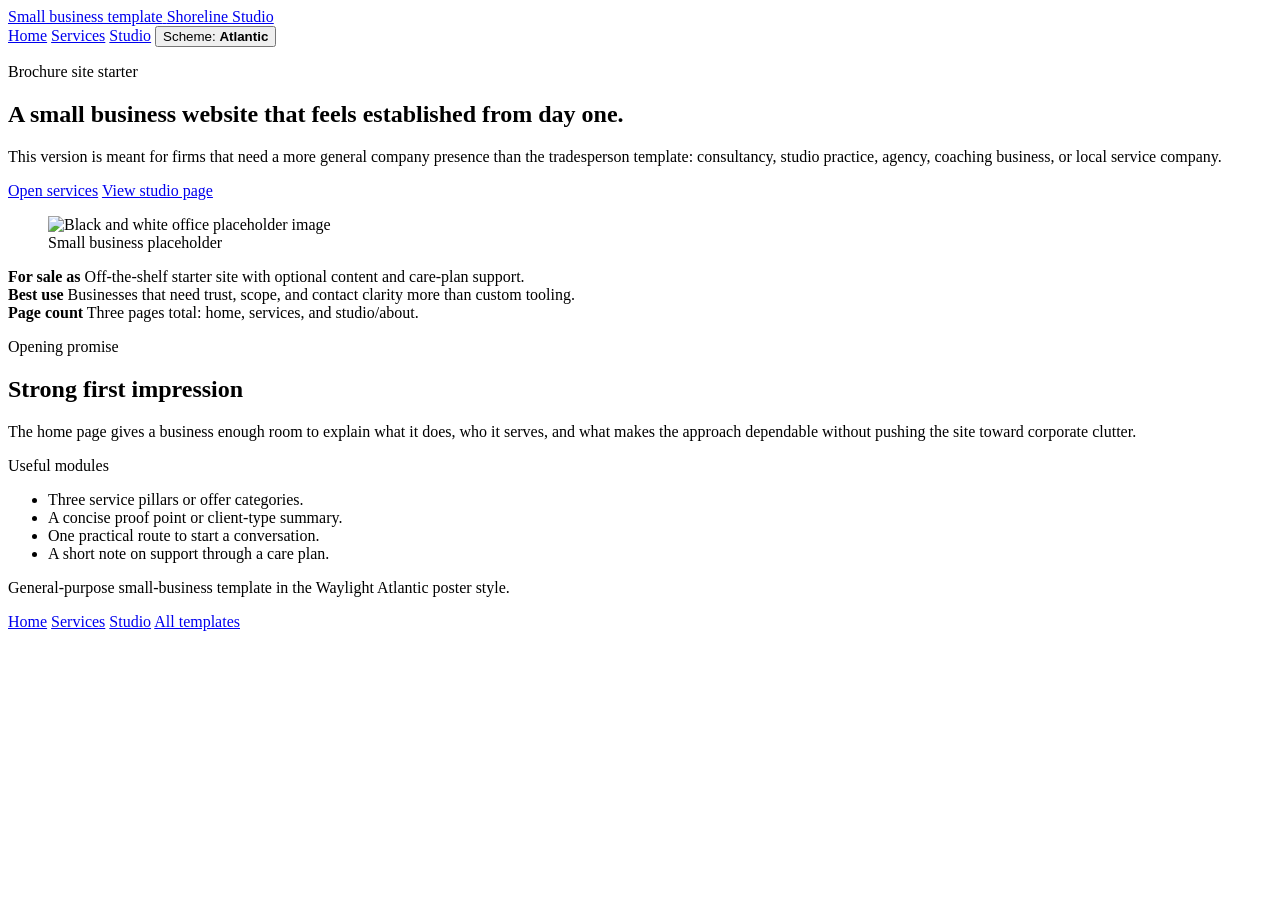
==== index.html @ 8efc7a4f "Initial commit" ====
<!doctype html>
<html lang="en-GB">
<head>
  <meta charset="utf-8">
  <meta name="viewport" content="width=device-width, initial-scale=1">
  <title>Shoreline Studio</title>
  <meta name="description" content="Waylight Atlantic small business template with home, services, and studio pages.">
  <link rel="preconnect" href="https://fonts.googleapis.com">
  <link rel="preconnect" href="https://fonts.gstatic.com" crossorigin>
  <link href="https://fonts.googleapis.com/css2?family=Fraunces:opsz,wght@9..144,400;9..144,500;9..144,600&family=Manrope:wght@400;500;600&display=swap" rel="stylesheet">
  <link rel="stylesheet" href="../shared/style.css">
  <script defer src="../shared/app.js"></script>
</head>
<body>
  <header class="site-header">
    <div class="site-shell site-header__inner">
      <a class="brand-mark" href="index.html">
        <span class="brand-mark__eyebrow">Small business template</span>
        <span class="brand-mark__name">Shoreline Studio</span>
      </a>
      <nav class="site-nav" aria-label="Primary">
        <a href="index.html" aria-current="page">Home</a>
        <a href="services.html">Services</a>
        <a href="studio.html">Studio</a>
        <button class="theme-toggle" type="button" data-theme-toggle>Scheme: <strong data-theme-label>Atlantic</strong></button>
      </nav>
    </div>
  </header>

  <main class="site-shell">
    <section class="poster-hero">
      <div class="poster-hero__frame">
        <div class="poster-copy">
          <p class="eyebrow">Brochure site starter</p>
          <h1>A small business website that feels established from day one.</h1>
          <p>This version is meant for firms that need a more general company presence than the tradesperson template: consultancy, studio practice, agency, coaching business, or local service company.</p>
          <div class="poster-actions">
            <a class="button-link button-link--primary" href="services.html">Open services</a>
            <a class="button-link button-link--secondary" href="studio.html">View studio page</a>
          </div>
        </div>
        <figure class="poster-media">
          <img src="https://images.unsplash.com/photo-1715593949345-50d3304cff4b?auto=format&fit=crop&w=1600&q=80" alt="Black and white office placeholder image">
          <figcaption class="poster-media__caption">Small business placeholder</figcaption>
        </figure>
      </div>

      <div class="info-banner">
        <div class="info-banner__item">
          <strong>For sale as</strong>
          Off-the-shelf starter site with optional content and care-plan support.
        </div>
        <div class="info-banner__item">
          <strong>Best use</strong>
          Businesses that need trust, scope, and contact clarity more than custom tooling.
        </div>
        <div class="info-banner__item">
          <strong>Page count</strong>
          Three pages total: home, services, and studio/about.
        </div>
      </div>
    </section>

    <section class="page-section">
      <div class="section-grid">
        <article class="section-card">
          <p class="eyebrow">Opening promise</p>
          <h2>Strong first impression</h2>
          <p>The home page gives a business enough room to explain what it does, who it serves, and what makes the approach dependable without pushing the site toward corporate clutter.</p>
        </article>
        <article class="section-card">
          <p class="eyebrow">Useful modules</p>
          <ul>
            <li>Three service pillars or offer categories.</li>
            <li>A concise proof point or client-type summary.</li>
            <li>One practical route to start a conversation.</li>
            <li>A short note on support through a care plan.</li>
          </ul>
        </article>
      </div>
    </section>
  </main>

  <footer class="site-footer">
    <div class="site-shell site-footer__panel">
      <p class="template-note">General-purpose small-business template in the Waylight Atlantic poster style.</p>
      <div class="footer-links">
        <a href="index.html">Home</a>
        <a href="services.html">Services</a>
        <a href="studio.html">Studio</a>
        <a href="../index.html">All templates</a>
      </div>
    </div>
  </footer>
</body>
</html>
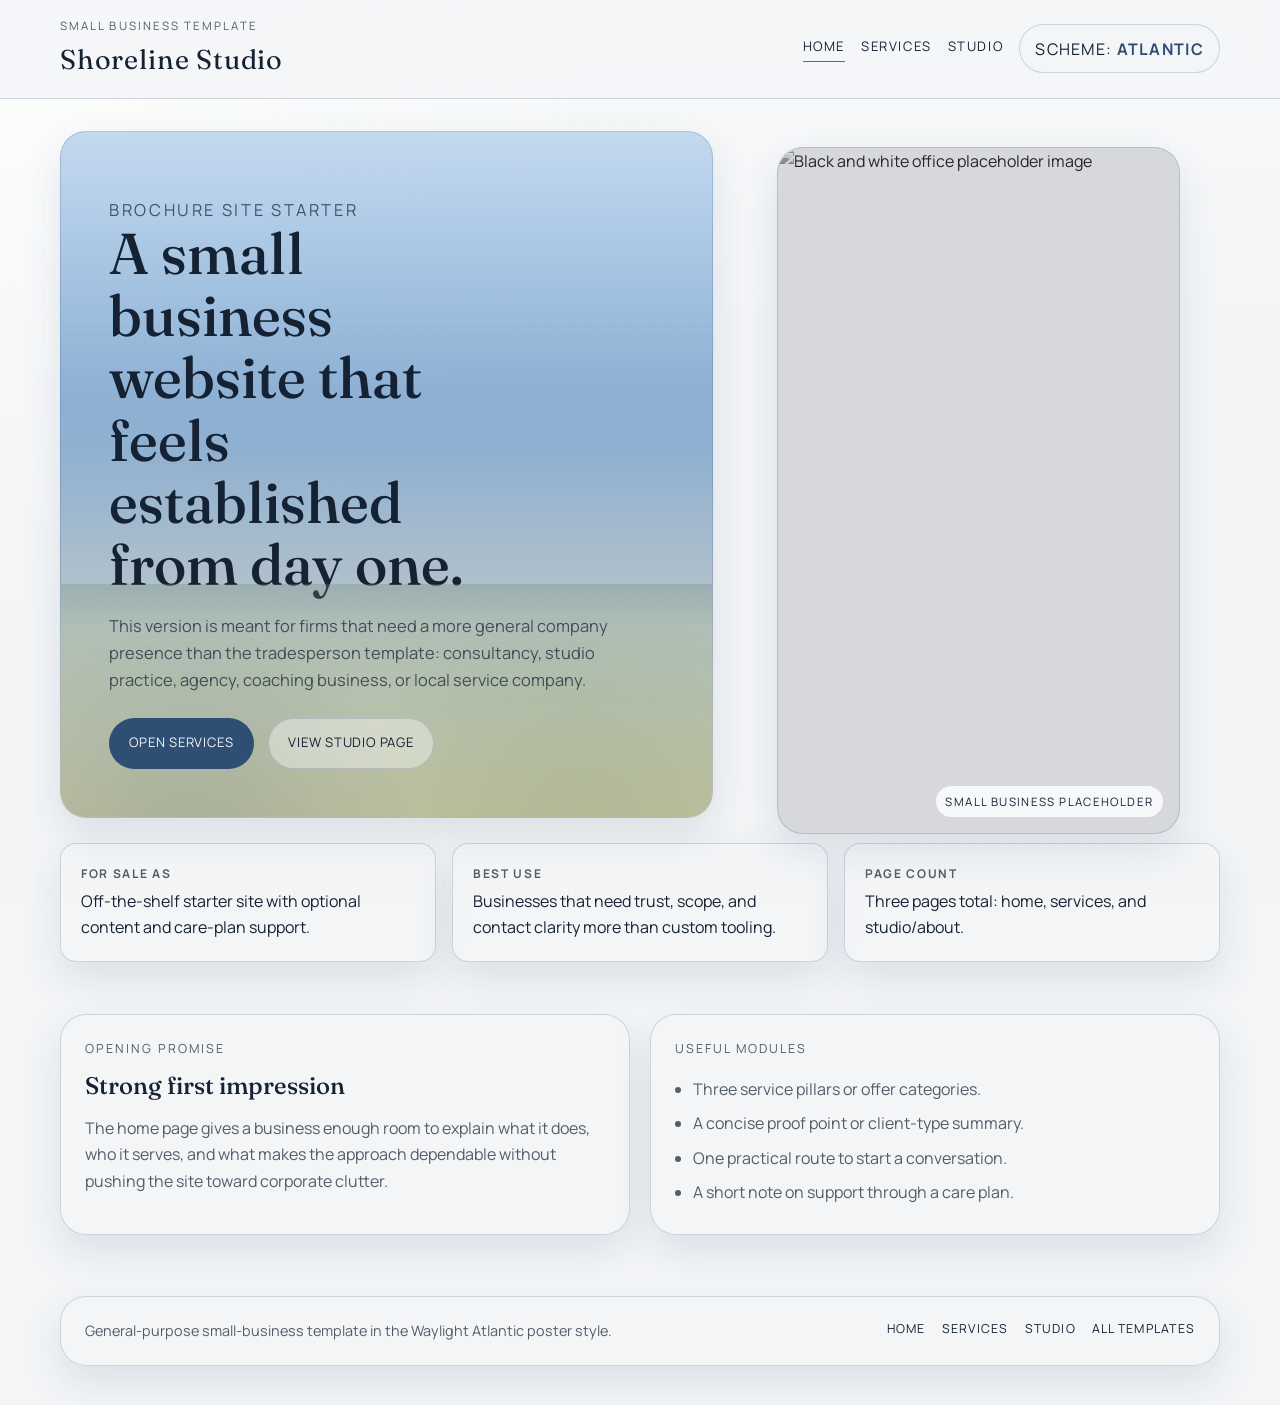
==== commit 9227c759: "Vendor shared assets for GitHub Pages" ====
--- a/index.html
+++ b/index.html
@@ -8,8 +8,8 @@
   <link rel="preconnect" href="https://fonts.googleapis.com">
   <link rel="preconnect" href="https://fonts.gstatic.com" crossorigin>
   <link href="https://fonts.googleapis.com/css2?family=Fraunces:opsz,wght@9..144,400;9..144,500;9..144,600&family=Manrope:wght@400;500;600&display=swap" rel="stylesheet">
-  <link rel="stylesheet" href="../shared/style.css">
-  <script defer src="../shared/app.js"></script>
+  <link rel="stylesheet" href="assets/style.css">
+  <script defer src="assets/app.js"></script>
 </head>
 <body>
   <header class="site-header">
--- a/assets/style.css
+++ b/assets/style.css
@@ -0,0 +1,558 @@
+:root {
+  --sky-blue: #6fa3d9;
+  --atlantic-blue: #3e6fa6;
+  --sea-blue: #5e8fbf;
+  --cliff-grey: #8c97a1;
+  --sand-cream: #e6d7b5;
+  --heather-green: #6c8b5c;
+  --grass-green: #8faf7a;
+  --cloud-white: #f3f5f7;
+  --shadow-blue: #2f4e73;
+  --ink-dark: #152233;
+  --border-soft: rgba(47, 78, 115, 0.2);
+  --grain-a: rgba(255, 255, 255, 0.12);
+  --grain-b: rgba(21, 34, 51, 0.05);
+  --scheme-name: "Atlantic";
+  --page-bg: var(--cloud-white);
+  --surface: rgba(243, 245, 247, 0.84);
+  --surface-strong: rgba(243, 245, 247, 0.94);
+  --text: var(--ink-dark);
+  --muted: rgba(21, 34, 51, 0.72);
+  --hero-sky: linear-gradient(180deg, rgba(111, 163, 217, 0.82), rgba(95, 143, 191, 0.68) 46%, rgba(230, 215, 181, 0.82));
+  --hero-ground: linear-gradient(180deg, rgba(143, 175, 122, 0.2), rgba(108, 139, 92, 0.32));
+  --accent: var(--atlantic-blue);
+  --accent-strong: var(--shadow-blue);
+  --accent-soft: rgba(62, 111, 166, 0.18);
+  --button-text: var(--cloud-white);
+  --card-shadow: 0 16px 38px rgba(47, 78, 115, 0.12);
+  --radius: 26px;
+  --radius-sm: 16px;
+  --max-width: 1160px;
+  --serif: "Fraunces", "Times New Roman", serif;
+  --sans: "Manrope", "Segoe UI", sans-serif;
+}
+
+:root[data-theme="heather"] {
+  --scheme-name: "Heather";
+  --page-bg: #eef2ec;
+  --surface: rgba(243, 245, 247, 0.82);
+  --surface-strong: rgba(250, 250, 247, 0.94);
+  --text: #1a2d20;
+  --muted: rgba(26, 45, 32, 0.72);
+  --hero-sky: linear-gradient(180deg, rgba(140, 151, 161, 0.78), rgba(143, 175, 122, 0.62) 44%, rgba(230, 215, 181, 0.86));
+  --hero-ground: linear-gradient(180deg, rgba(108, 139, 92, 0.18), rgba(108, 139, 92, 0.36));
+  --accent: var(--heather-green);
+  --accent-strong: #41593a;
+  --accent-soft: rgba(108, 139, 92, 0.18);
+  --button-text: var(--cloud-white);
+  --card-shadow: 0 16px 38px rgba(65, 89, 58, 0.12);
+}
+
+:root[data-theme="sand"] {
+  --scheme-name: "Sand";
+  --page-bg: #f4efe4;
+  --surface: rgba(255, 251, 245, 0.84);
+  --surface-strong: rgba(255, 252, 247, 0.96);
+  --text: #2a2b31;
+  --muted: rgba(42, 43, 49, 0.72);
+  --hero-sky: linear-gradient(180deg, rgba(230, 215, 181, 0.84), rgba(140, 151, 161, 0.54) 42%, rgba(95, 143, 191, 0.58));
+  --hero-ground: linear-gradient(180deg, rgba(143, 175, 122, 0.14), rgba(62, 111, 166, 0.18));
+  --accent: #8b6e43;
+  --accent-strong: #5b4931;
+  --accent-soft: rgba(230, 215, 181, 0.58);
+  --button-text: #fffaf3;
+  --card-shadow: 0 16px 38px rgba(91, 73, 49, 0.12);
+}
+
+* {
+  box-sizing: border-box;
+}
+
+html {
+  scroll-behavior: smooth;
+}
+
+body {
+  margin: 0;
+  min-height: 100vh;
+  background:
+    radial-gradient(circle at top left, rgba(255, 255, 255, 0.7), transparent 34%),
+    linear-gradient(180deg, rgba(255, 255, 255, 0.5), transparent 24%),
+    var(--page-bg);
+  color: var(--text);
+  font-family: var(--sans);
+  line-height: 1.65;
+  position: relative;
+}
+
+body::before {
+  content: "";
+  position: fixed;
+  inset: 0;
+  pointer-events: none;
+  background-image:
+    linear-gradient(0deg, transparent 0 92%, var(--grain-a) 92% 100%),
+    linear-gradient(90deg, transparent 0 88%, var(--grain-b) 88% 100%);
+  background-size: 4px 4px, 5px 5px;
+  mix-blend-mode: multiply;
+  opacity: 0.22;
+}
+
+img {
+  display: block;
+  width: 100%;
+  max-width: 100%;
+  height: auto;
+}
+
+a {
+  color: inherit;
+}
+
+.site-shell {
+  width: min(var(--max-width), calc(100% - 2rem));
+  margin: 0 auto;
+}
+
+.site-header {
+  position: sticky;
+  top: 0;
+  z-index: 20;
+  backdrop-filter: blur(16px);
+  background: rgba(243, 245, 247, 0.75);
+  border-bottom: 1px solid var(--border-soft);
+}
+
+.site-header__inner {
+  display: flex;
+  align-items: center;
+  justify-content: space-between;
+  gap: 1rem;
+  padding: 1rem 0;
+}
+
+.brand-mark {
+  display: inline-flex;
+  flex-direction: column;
+  gap: 0.12rem;
+  text-decoration: none;
+}
+
+.brand-mark__eyebrow {
+  font-size: 0.72rem;
+  letter-spacing: 0.18em;
+  text-transform: uppercase;
+  color: var(--muted);
+}
+
+.brand-mark__name {
+  font-family: var(--serif);
+  font-size: clamp(1.2rem, 1rem + 0.9vw, 1.7rem);
+  letter-spacing: 0.03em;
+}
+
+.site-nav {
+  display: flex;
+  flex-wrap: wrap;
+  align-items: center;
+  justify-content: flex-end;
+  gap: 0.45rem 1rem;
+}
+
+.site-nav a,
+.site-nav button {
+  font: inherit;
+  color: var(--text);
+}
+
+.site-nav a {
+  text-decoration: none;
+  font-size: 0.82rem;
+  letter-spacing: 0.12em;
+  text-transform: uppercase;
+  padding-bottom: 0.2rem;
+  border-bottom: 1px solid transparent;
+}
+
+.site-nav a:hover,
+.site-nav a:focus-visible,
+.site-nav a[aria-current="page"] {
+  border-color: var(--accent);
+}
+
+.theme-toggle {
+  border: 1px solid var(--border-soft);
+  border-radius: 999px;
+  padding: 0.65rem 0.95rem;
+  background: var(--surface-strong);
+  cursor: pointer;
+  text-transform: uppercase;
+  letter-spacing: 0.08em;
+  font-size: 0.76rem;
+}
+
+.theme-toggle strong {
+  color: var(--accent-strong);
+}
+
+.poster-hero {
+  padding: 2rem 0 1.4rem;
+}
+
+.poster-hero__frame {
+  display: grid;
+  grid-template-columns: minmax(0, 1.15fr) minmax(300px, 0.85fr);
+  gap: 1.5rem;
+  align-items: stretch;
+}
+
+.poster-copy,
+.poster-media,
+.section-card,
+.quote-band,
+.site-footer__panel {
+  position: relative;
+  overflow: hidden;
+  border: 1px solid var(--border-soft);
+  box-shadow: var(--card-shadow);
+}
+
+.poster-copy {
+  padding: clamp(2rem, 1.4rem + 2vw, 3.4rem);
+  background:
+    linear-gradient(180deg, rgba(255, 255, 255, 0.5), transparent 38%),
+    var(--hero-sky);
+  border-radius: var(--radius);
+}
+
+.poster-copy::after {
+  content: "";
+  position: absolute;
+  left: 0;
+  right: 0;
+  bottom: 0;
+  height: 34%;
+  background:
+    radial-gradient(circle at 20% 120%, rgba(47, 78, 115, 0.18), transparent 40%),
+    radial-gradient(circle at 80% 120%, rgba(108, 139, 92, 0.2), transparent 44%),
+    linear-gradient(180deg, rgba(47, 78, 115, 0.12), transparent 18%),
+    var(--hero-ground);
+}
+
+.eyebrow {
+  margin: 0 0 0.8rem;
+  font-size: 0.78rem;
+  letter-spacing: 0.16em;
+  text-transform: uppercase;
+  color: var(--muted);
+}
+
+.poster-copy h1,
+.poster-copy h2,
+.section-card h2,
+.section-card h3,
+.quote-band blockquote,
+.info-banner h2 {
+  margin: 0;
+  font-family: var(--serif);
+  font-weight: 500;
+  line-height: 1.08;
+}
+
+.poster-copy h1 {
+  font-size: clamp(2.4rem, 2rem + 2vw, 4.6rem);
+  max-width: 11ch;
+}
+
+.poster-copy p {
+  position: relative;
+  z-index: 1;
+  max-width: 34rem;
+  margin: 1rem 0 0;
+  color: var(--muted);
+  font-size: 1.03rem;
+}
+
+.poster-actions {
+  position: relative;
+  z-index: 1;
+  display: flex;
+  flex-wrap: wrap;
+  gap: 0.9rem;
+  margin-top: 1.5rem;
+}
+
+.button-link {
+  display: inline-flex;
+  align-items: center;
+  justify-content: center;
+  min-height: 2.9rem;
+  padding: 0.85rem 1.2rem;
+  border-radius: 999px;
+  border: 1px solid transparent;
+  text-decoration: none;
+  letter-spacing: 0.06em;
+  text-transform: uppercase;
+  font-size: 0.82rem;
+}
+
+.button-link--primary {
+  background: var(--accent-strong);
+  color: var(--button-text);
+}
+
+.button-link--secondary {
+  background: rgba(255, 255, 255, 0.38);
+  color: var(--text);
+  border-color: var(--border-soft);
+}
+
+.poster-media {
+  min-height: 100%;
+  border-radius: var(--radius);
+  background: #d6d8dc;
+}
+
+.poster-media img {
+  height: 100%;
+  object-fit: cover;
+  filter: grayscale(100%) contrast(0.92) brightness(0.96);
+}
+
+.poster-media__caption {
+  position: absolute;
+  right: 1rem;
+  bottom: 1rem;
+  padding: 0.35rem 0.6rem;
+  border-radius: 999px;
+  background: rgba(255, 255, 255, 0.82);
+  font-size: 0.72rem;
+  letter-spacing: 0.12em;
+  text-transform: uppercase;
+}
+
+.info-banner {
+  display: grid;
+  grid-template-columns: repeat(3, minmax(0, 1fr));
+  gap: 1rem;
+  margin: 1.6rem auto 0;
+}
+
+.info-banner__item {
+  padding: 1.25rem;
+  border-radius: var(--radius-sm);
+  border: 1px solid var(--border-soft);
+  background: var(--surface);
+  box-shadow: var(--card-shadow);
+}
+
+.info-banner__item strong {
+  display: block;
+  margin-bottom: 0.25rem;
+  font-size: 0.75rem;
+  letter-spacing: 0.14em;
+  text-transform: uppercase;
+  color: var(--muted);
+}
+
+.section-grid {
+  display: grid;
+  grid-template-columns: repeat(2, minmax(0, 1fr));
+  gap: 1.25rem;
+  margin: 1.5rem 0;
+}
+
+.section-card {
+  padding: 1.5rem;
+  border-radius: var(--radius);
+  background: var(--surface);
+}
+
+.section-card p,
+.section-card li {
+  color: var(--muted);
+}
+
+.section-card ul {
+  margin: 1rem 0 0;
+  padding-left: 1.15rem;
+}
+
+.section-card li + li {
+  margin-top: 0.5rem;
+}
+
+.quote-band {
+  margin: 1.5rem 0;
+  padding: 2rem;
+  border-radius: var(--radius);
+  background:
+    linear-gradient(135deg, rgba(255, 255, 255, 0.5), transparent 65%),
+    linear-gradient(180deg, var(--accent-soft), rgba(255, 255, 255, 0.6));
+}
+
+.quote-band blockquote {
+  font-size: clamp(1.4rem, 1.2rem + 1vw, 2.1rem);
+  max-width: 24ch;
+}
+
+.quote-band p {
+  margin: 0.9rem 0 0;
+  color: var(--muted);
+  text-transform: uppercase;
+  letter-spacing: 0.12em;
+  font-size: 0.76rem;
+}
+
+.page-section {
+  padding: 0.4rem 0 1.1rem;
+}
+
+.site-footer {
+  padding: 1.2rem 0 2.4rem;
+}
+
+.site-footer__panel {
+  display: flex;
+  flex-wrap: wrap;
+  justify-content: space-between;
+  gap: 1rem;
+  padding: 1.4rem 1.5rem;
+  border-radius: var(--radius);
+  background: var(--surface-strong);
+}
+
+.site-footer__panel p {
+  margin: 0;
+  color: var(--muted);
+}
+
+.footer-links {
+  display: flex;
+  flex-wrap: wrap;
+  gap: 0.9rem 1rem;
+}
+
+.footer-links a {
+  text-decoration: none;
+  text-transform: uppercase;
+  letter-spacing: 0.1em;
+  font-size: 0.77rem;
+}
+
+.template-note {
+  margin: 0;
+  color: var(--muted);
+  font-size: 0.9rem;
+}
+
+.stack {
+  display: grid;
+  gap: 1rem;
+}
+
+.poster-table {
+  width: 100%;
+  border-collapse: collapse;
+  margin-top: 1rem;
+}
+
+.poster-table th,
+.poster-table td {
+  padding: 0.9rem 0;
+  border-bottom: 1px solid var(--border-soft);
+  text-align: left;
+  vertical-align: top;
+}
+
+.poster-table th {
+  font-size: 0.74rem;
+  letter-spacing: 0.12em;
+  text-transform: uppercase;
+  color: var(--muted);
+}
+
+.split-feature {
+  display: grid;
+  grid-template-columns: minmax(280px, 0.95fr) minmax(0, 1.05fr);
+  gap: 1.25rem;
+  align-items: stretch;
+}
+
+.mini-poster {
+  border-radius: var(--radius);
+  overflow: hidden;
+  border: 1px solid var(--border-soft);
+  box-shadow: var(--card-shadow);
+  min-height: 18rem;
+}
+
+.mini-poster img {
+  height: 100%;
+  object-fit: cover;
+  filter: grayscale(100%) contrast(0.95) brightness(0.94);
+}
+
+.muted-link {
+  color: var(--accent-strong);
+  text-underline-offset: 0.18em;
+}
+
+.sr-only {
+  position: absolute;
+  width: 1px;
+  height: 1px;
+  padding: 0;
+  margin: -1px;
+  overflow: hidden;
+  clip: rect(0, 0, 0, 0);
+  border: 0;
+}
+
+@media (max-width: 900px) {
+  .site-header__inner,
+  .poster-hero__frame,
+  .info-banner,
+  .section-grid,
+  .split-feature {
+    grid-template-columns: 1fr;
+    display: grid;
+  }
+
+  .site-header__inner {
+    justify-content: stretch;
+  }
+
+  .site-nav {
+    justify-content: flex-start;
+  }
+}
+
+@media (max-width: 640px) {
+  .site-shell {
+    width: min(var(--max-width), calc(100% - 1.2rem));
+  }
+
+  .site-header__inner {
+    padding: 0.85rem 0;
+  }
+
+  .poster-copy,
+  .section-card,
+  .quote-band,
+  .site-footer__panel {
+    border-radius: 22px;
+  }
+
+  .poster-copy h1 {
+    max-width: 9ch;
+  }
+
+  .poster-actions {
+    flex-direction: column;
+  }
+
+  .button-link {
+    width: 100%;
+  }
+}
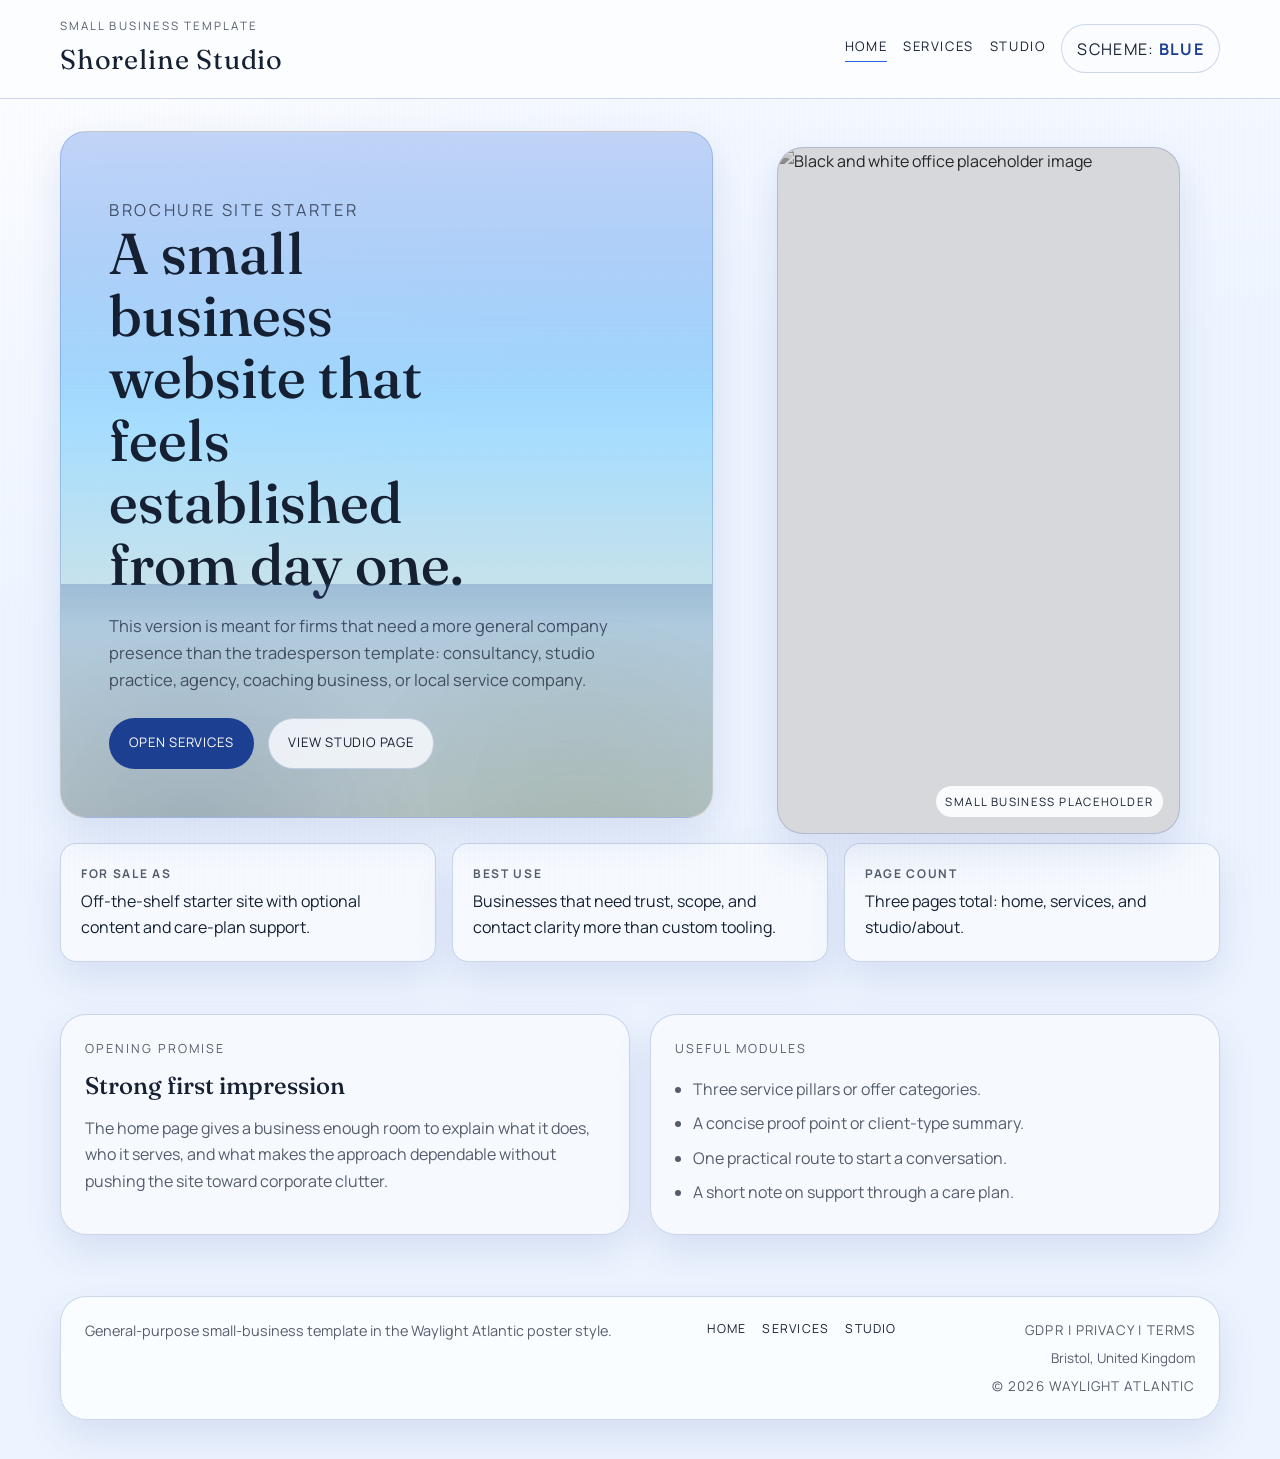
==== commit 0ab130ab: "Update small business template footer and theme options" ====
--- a/index.html
+++ b/index.html
@@ -22,7 +22,7 @@
         <a href="index.html" aria-current="page">Home</a>
         <a href="services.html">Services</a>
         <a href="studio.html">Studio</a>
-        <button class="theme-toggle" type="button" data-theme-toggle>Scheme: <strong data-theme-label>Atlantic</strong></button>
+        <button class="theme-toggle" type="button" data-theme-toggle>Scheme: <strong data-theme-label>Blue</strong></button>
       </nav>
     </div>
   </header>
@@ -88,7 +88,11 @@
         <a href="index.html">Home</a>
         <a href="services.html">Services</a>
         <a href="studio.html">Studio</a>
-        <a href="../index.html">All templates</a>
+      </div>
+      <div class="template-legal">
+        <p class="template-legal-links"><a href="https://www.waylight-atlantic.co.uk/gdpr.html">GDPR</a> | <a href="https://www.waylight-atlantic.co.uk/privacy.html">Privacy</a> | <a href="https://www.waylight-atlantic.co.uk/terms.html">Terms</a></p>
+        <p class="template-legal-location">Bristol, United Kingdom</p>
+        <p class="template-legal-copyright">&#169; 2026 Waylight Atlantic</p>
       </div>
     </div>
   </footer>
--- a/assets/style.css
+++ b/assets/style.css
@@ -1,30 +1,22 @@
 :root {
-  --sky-blue: #6fa3d9;
-  --atlantic-blue: #3e6fa6;
-  --sea-blue: #5e8fbf;
-  --cliff-grey: #8c97a1;
-  --sand-cream: #e6d7b5;
-  --heather-green: #6c8b5c;
-  --grass-green: #8faf7a;
-  --cloud-white: #f3f5f7;
-  --shadow-blue: #2f4e73;
-  --ink-dark: #152233;
-  --border-soft: rgba(47, 78, 115, 0.2);
+  --border-soft: rgba(29, 63, 145, 0.2);
   --grain-a: rgba(255, 255, 255, 0.12);
   --grain-b: rgba(21, 34, 51, 0.05);
-  --scheme-name: "Atlantic";
-  --page-bg: var(--cloud-white);
-  --surface: rgba(243, 245, 247, 0.84);
-  --surface-strong: rgba(243, 245, 247, 0.94);
-  --text: var(--ink-dark);
-  --muted: rgba(21, 34, 51, 0.72);
-  --hero-sky: linear-gradient(180deg, rgba(111, 163, 217, 0.82), rgba(95, 143, 191, 0.68) 46%, rgba(230, 215, 181, 0.82));
-  --hero-ground: linear-gradient(180deg, rgba(143, 175, 122, 0.2), rgba(108, 139, 92, 0.32));
-  --accent: var(--atlantic-blue);
-  --accent-strong: var(--shadow-blue);
-  --accent-soft: rgba(62, 111, 166, 0.18);
-  --button-text: var(--cloud-white);
-  --card-shadow: 0 16px 38px rgba(47, 78, 115, 0.12);
+  --scheme-name: "Blue";
+  --page-bg: #edf4ff;
+  --surface: rgba(248, 251, 255, 0.84);
+  --surface-strong: rgba(251, 253, 255, 0.94);
+  --text: #162033;
+  --muted: rgba(22, 32, 51, 0.72);
+  --hero-sky: linear-gradient(180deg, rgba(97, 145, 235, 0.78), rgba(111, 203, 255, 0.58) 42%, rgba(247, 231, 198, 0.82));
+  --hero-ground: linear-gradient(180deg, rgba(41, 84, 181, 0.16), rgba(33, 103, 176, 0.3));
+  --accent: #2563eb;
+  --accent-strong: #1d3f91;
+  --accent-soft: rgba(37, 99, 235, 0.16);
+  --button-text: #ffffff;
+  --card-shadow: 0 16px 38px rgba(29, 63, 145, 0.12);
+  --page-glow: rgba(255, 255, 255, 0.7);
+  --page-sheen: rgba(255, 255, 255, 0.5);
   --radius: 26px;
   --radius-sm: 16px;
   --max-width: 1160px;
@@ -32,31 +24,111 @@
   --sans: "Manrope", "Segoe UI", sans-serif;
 }
 
-:root[data-theme="heather"] {
-  --scheme-name: "Heather";
-  --page-bg: #eef2ec;
-  --surface: rgba(243, 245, 247, 0.82);
-  --surface-strong: rgba(250, 250, 247, 0.94);
-  --text: #1a2d20;
-  --muted: rgba(26, 45, 32, 0.72);
-  --hero-sky: linear-gradient(180deg, rgba(140, 151, 161, 0.78), rgba(143, 175, 122, 0.62) 44%, rgba(230, 215, 181, 0.86));
-  --hero-ground: linear-gradient(180deg, rgba(108, 139, 92, 0.18), rgba(108, 139, 92, 0.36));
-  --accent: var(--heather-green);
-  --accent-strong: #41593a;
-  --accent-soft: rgba(108, 139, 92, 0.18);
-  --button-text: var(--cloud-white);
-  --card-shadow: 0 16px 38px rgba(65, 89, 58, 0.12);
-}
-
-:root[data-theme="sand"] {
-  --scheme-name: "Sand";
+:root[data-theme="red"] {
+  --scheme-name: "Red";
+  --page-bg: #fbefee;
+  --surface: rgba(255, 249, 248, 0.86);
+  --surface-strong: rgba(255, 252, 251, 0.95);
+  --text: #341918;
+  --muted: rgba(52, 25, 24, 0.72);
+  --hero-sky: linear-gradient(180deg, rgba(214, 76, 63, 0.8), rgba(243, 143, 117, 0.56) 44%, rgba(248, 224, 178, 0.8));
+  --hero-ground: linear-gradient(180deg, rgba(150, 39, 34, 0.14), rgba(198, 61, 47, 0.28));
+  --accent: #c63d2f;
+  --accent-strong: #8f231e;
+  --accent-soft: rgba(198, 61, 47, 0.16);
+  --button-text: #ffffff;
+  --card-shadow: 0 16px 38px rgba(143, 35, 30, 0.12);
+}
+
+:root[data-theme="yellow"] {
+  --scheme-name: "Yellow";
+  --page-bg: #fdf7dd;
+  --surface: rgba(255, 252, 241, 0.86);
+  --surface-strong: rgba(255, 253, 245, 0.95);
+  --text: #34280b;
+  --muted: rgba(52, 40, 11, 0.72);
+  --hero-sky: linear-gradient(180deg, rgba(247, 204, 70, 0.84), rgba(255, 232, 142, 0.6) 42%, rgba(255, 250, 222, 0.86));
+  --hero-ground: linear-gradient(180deg, rgba(150, 109, 18, 0.12), rgba(198, 146, 20, 0.28));
+  --accent: #c69214;
+  --accent-strong: #7a5b0a;
+  --accent-soft: rgba(198, 146, 20, 0.18);
+  --button-text: #fffdf6;
+  --card-shadow: 0 16px 38px rgba(122, 91, 10, 0.12);
+}
+
+:root[data-theme="pink"] {
+  --scheme-name: "Pink";
+  --page-bg: #fbeef5;
+  --surface: rgba(255, 248, 252, 0.86);
+  --surface-strong: rgba(255, 251, 253, 0.95);
+  --text: #351927;
+  --muted: rgba(53, 25, 39, 0.72);
+  --hero-sky: linear-gradient(180deg, rgba(222, 105, 161, 0.78), rgba(247, 176, 205, 0.56) 42%, rgba(255, 238, 231, 0.86));
+  --hero-ground: linear-gradient(180deg, rgba(141, 43, 96, 0.12), rgba(198, 77, 138, 0.28));
+  --accent: #c64d8a;
+  --accent-strong: #8d2b60;
+  --accent-soft: rgba(198, 77, 138, 0.16);
+  --button-text: #ffffff;
+  --card-shadow: 0 16px 38px rgba(141, 43, 96, 0.12);
+}
+
+:root[data-theme="green"] {
+  --scheme-name: "Green";
+  --page-bg: #edf6ee;
+  --surface: rgba(247, 252, 248, 0.86);
+  --surface-strong: rgba(250, 254, 251, 0.95);
+  --text: #182b1e;
+  --muted: rgba(24, 43, 30, 0.72);
+  --hero-sky: linear-gradient(180deg, rgba(70, 161, 97, 0.78), rgba(155, 214, 151, 0.58) 42%, rgba(239, 245, 205, 0.84));
+  --hero-ground: linear-gradient(180deg, rgba(31, 82, 48, 0.12), rgba(47, 122, 69, 0.28));
+  --accent: #2f7a45;
+  --accent-strong: #1f5230;
+  --accent-soft: rgba(47, 122, 69, 0.16);
+  --button-text: #ffffff;
+  --card-shadow: 0 16px 38px rgba(31, 82, 48, 0.12);
+}
+
+:root[data-theme="purple"] {
+  --scheme-name: "Purple";
+  --page-bg: #f1edfb;
+  --surface: rgba(250, 248, 255, 0.86);
+  --surface-strong: rgba(252, 251, 255, 0.95);
+  --text: #261a3e;
+  --muted: rgba(38, 26, 62, 0.72);
+  --hero-sky: linear-gradient(180deg, rgba(123, 80, 201, 0.8), rgba(184, 152, 235, 0.58) 42%, rgba(240, 225, 252, 0.86));
+  --hero-ground: linear-gradient(180deg, rgba(85, 48, 143, 0.12), rgba(123, 80, 201, 0.28));
+  --accent: #7b50c9;
+  --accent-strong: #55308f;
+  --accent-soft: rgba(123, 80, 201, 0.16);
+  --button-text: #ffffff;
+  --card-shadow: 0 16px 38px rgba(85, 48, 143, 0.12);
+}
+
+:root[data-theme="orange"] {
+  --scheme-name: "Orange";
+  --page-bg: #fcf0e4;
+  --surface: rgba(255, 249, 243, 0.86);
+  --surface-strong: rgba(255, 252, 248, 0.95);
+  --text: #382111;
+  --muted: rgba(56, 33, 17, 0.72);
+  --hero-sky: linear-gradient(180deg, rgba(222, 124, 54, 0.82), rgba(248, 185, 113, 0.58) 42%, rgba(255, 233, 195, 0.86));
+  --hero-ground: linear-gradient(180deg, rgba(149, 65, 17, 0.12), rgba(213, 106, 24, 0.28));
+  --accent: #d56a18;
+  --accent-strong: #954111;
+  --accent-soft: rgba(213, 106, 24, 0.16);
+  --button-text: #ffffff;
+  --card-shadow: 0 16px 38px rgba(149, 65, 17, 0.12);
+}
+
+:root[data-theme="cream"] {
+  --scheme-name: "Cream";
   --page-bg: #f4efe4;
   --surface: rgba(255, 251, 245, 0.84);
   --surface-strong: rgba(255, 252, 247, 0.96);
   --text: #2a2b31;
   --muted: rgba(42, 43, 49, 0.72);
-  --hero-sky: linear-gradient(180deg, rgba(230, 215, 181, 0.84), rgba(140, 151, 161, 0.54) 42%, rgba(95, 143, 191, 0.58));
-  --hero-ground: linear-gradient(180deg, rgba(143, 175, 122, 0.14), rgba(62, 111, 166, 0.18));
+  --hero-sky: linear-gradient(180deg, rgba(230, 215, 181, 0.84), rgba(189, 172, 140, 0.54) 42%, rgba(255, 248, 232, 0.8));
+  --hero-ground: linear-gradient(180deg, rgba(91, 73, 49, 0.12), rgba(139, 110, 67, 0.22));
   --accent: #8b6e43;
   --accent-strong: #5b4931;
   --accent-soft: rgba(230, 215, 181, 0.58);
@@ -64,6 +136,27 @@
   --card-shadow: 0 16px 38px rgba(91, 73, 49, 0.12);
 }
 
+:root[data-theme="black"] {
+  --border-soft: rgba(255, 255, 255, 0.12);
+  --grain-a: rgba(255, 255, 255, 0.08);
+  --grain-b: rgba(255, 255, 255, 0.03);
+  --scheme-name: "Black";
+  --page-bg: #0f1115;
+  --surface: rgba(28, 31, 38, 0.88);
+  --surface-strong: rgba(19, 21, 27, 0.96);
+  --text: #f4f4f2;
+  --muted: rgba(244, 244, 242, 0.74);
+  --hero-sky: linear-gradient(180deg, rgba(34, 40, 54, 0.94), rgba(21, 24, 30, 0.92) 42%, rgba(46, 52, 64, 0.96));
+  --hero-ground: linear-gradient(180deg, rgba(255, 255, 255, 0.02), rgba(255, 255, 255, 0.08));
+  --accent: #ffffff;
+  --accent-strong: #ffffff;
+  --accent-soft: rgba(255, 255, 255, 0.12);
+  --button-text: #0f1115;
+  --card-shadow: 0 16px 38px rgba(0, 0, 0, 0.32);
+  --page-glow: rgba(255, 255, 255, 0.04);
+  --page-sheen: rgba(255, 255, 255, 0.06);
+}
+
 * {
   box-sizing: border-box;
 }
@@ -76,8 +169,8 @@
   margin: 0;
   min-height: 100vh;
   background:
-    radial-gradient(circle at top left, rgba(255, 255, 255, 0.7), transparent 34%),
-    linear-gradient(180deg, rgba(255, 255, 255, 0.5), transparent 24%),
+    radial-gradient(circle at top left, var(--page-glow), transparent 34%),
+    linear-gradient(180deg, var(--page-sheen), transparent 24%),
     var(--page-bg);
   color: var(--text);
   font-family: var(--sans);
@@ -119,7 +212,7 @@
   top: 0;
   z-index: 20;
   backdrop-filter: blur(16px);
-  background: rgba(243, 245, 247, 0.75);
+  background: var(--surface-strong);
   border-bottom: 1px solid var(--border-soft);
 }
 
@@ -220,7 +313,7 @@
 .poster-copy {
   padding: clamp(2rem, 1.4rem + 2vw, 3.4rem);
   background:
-    linear-gradient(180deg, rgba(255, 255, 255, 0.5), transparent 38%),
+    linear-gradient(180deg, var(--page-sheen), transparent 38%),
     var(--hero-sky);
   border-radius: var(--radius);
 }
@@ -302,7 +395,7 @@
 }
 
 .button-link--secondary {
-  background: rgba(255, 255, 255, 0.38);
+  background: var(--surface);
   color: var(--text);
   border-color: var(--border-soft);
 }
@@ -325,7 +418,7 @@
   bottom: 1rem;
   padding: 0.35rem 0.6rem;
   border-radius: 999px;
-  background: rgba(255, 255, 255, 0.82);
+  background: var(--surface-strong);
   font-size: 0.72rem;
   letter-spacing: 0.12em;
   text-transform: uppercase;
@@ -387,8 +480,8 @@
   padding: 2rem;
   border-radius: var(--radius);
   background:
-    linear-gradient(135deg, rgba(255, 255, 255, 0.5), transparent 65%),
-    linear-gradient(180deg, var(--accent-soft), rgba(255, 255, 255, 0.6));
+    linear-gradient(135deg, var(--page-sheen), transparent 65%),
+    linear-gradient(180deg, var(--accent-soft), var(--surface-strong));
 }
 
 .quote-band blockquote {
@@ -444,6 +537,36 @@
   margin: 0;
   color: var(--muted);
   font-size: 0.9rem;
+}
+
+.template-legal {
+  display: grid;
+  gap: 0.35rem;
+  justify-items: end;
+  text-align: right;
+}
+
+.template-legal p {
+  margin: 0;
+  color: var(--muted);
+  font-size: 0.84rem;
+}
+
+.template-legal-links,
+.template-legal-copyright {
+  text-transform: uppercase;
+  letter-spacing: 0.08em;
+  font-size: 0.76rem;
+}
+
+.template-legal-links a {
+  text-decoration: none;
+  border-bottom: 1px solid transparent;
+}
+
+.template-legal-links a:hover,
+.template-legal-links a:focus-visible {
+  border-color: var(--accent);
 }
 
 .stack {
@@ -555,4 +678,9 @@
   .button-link {
     width: 100%;
   }
-}
+
+  .template-legal {
+    justify-items: start;
+    text-align: left;
+  }
+}
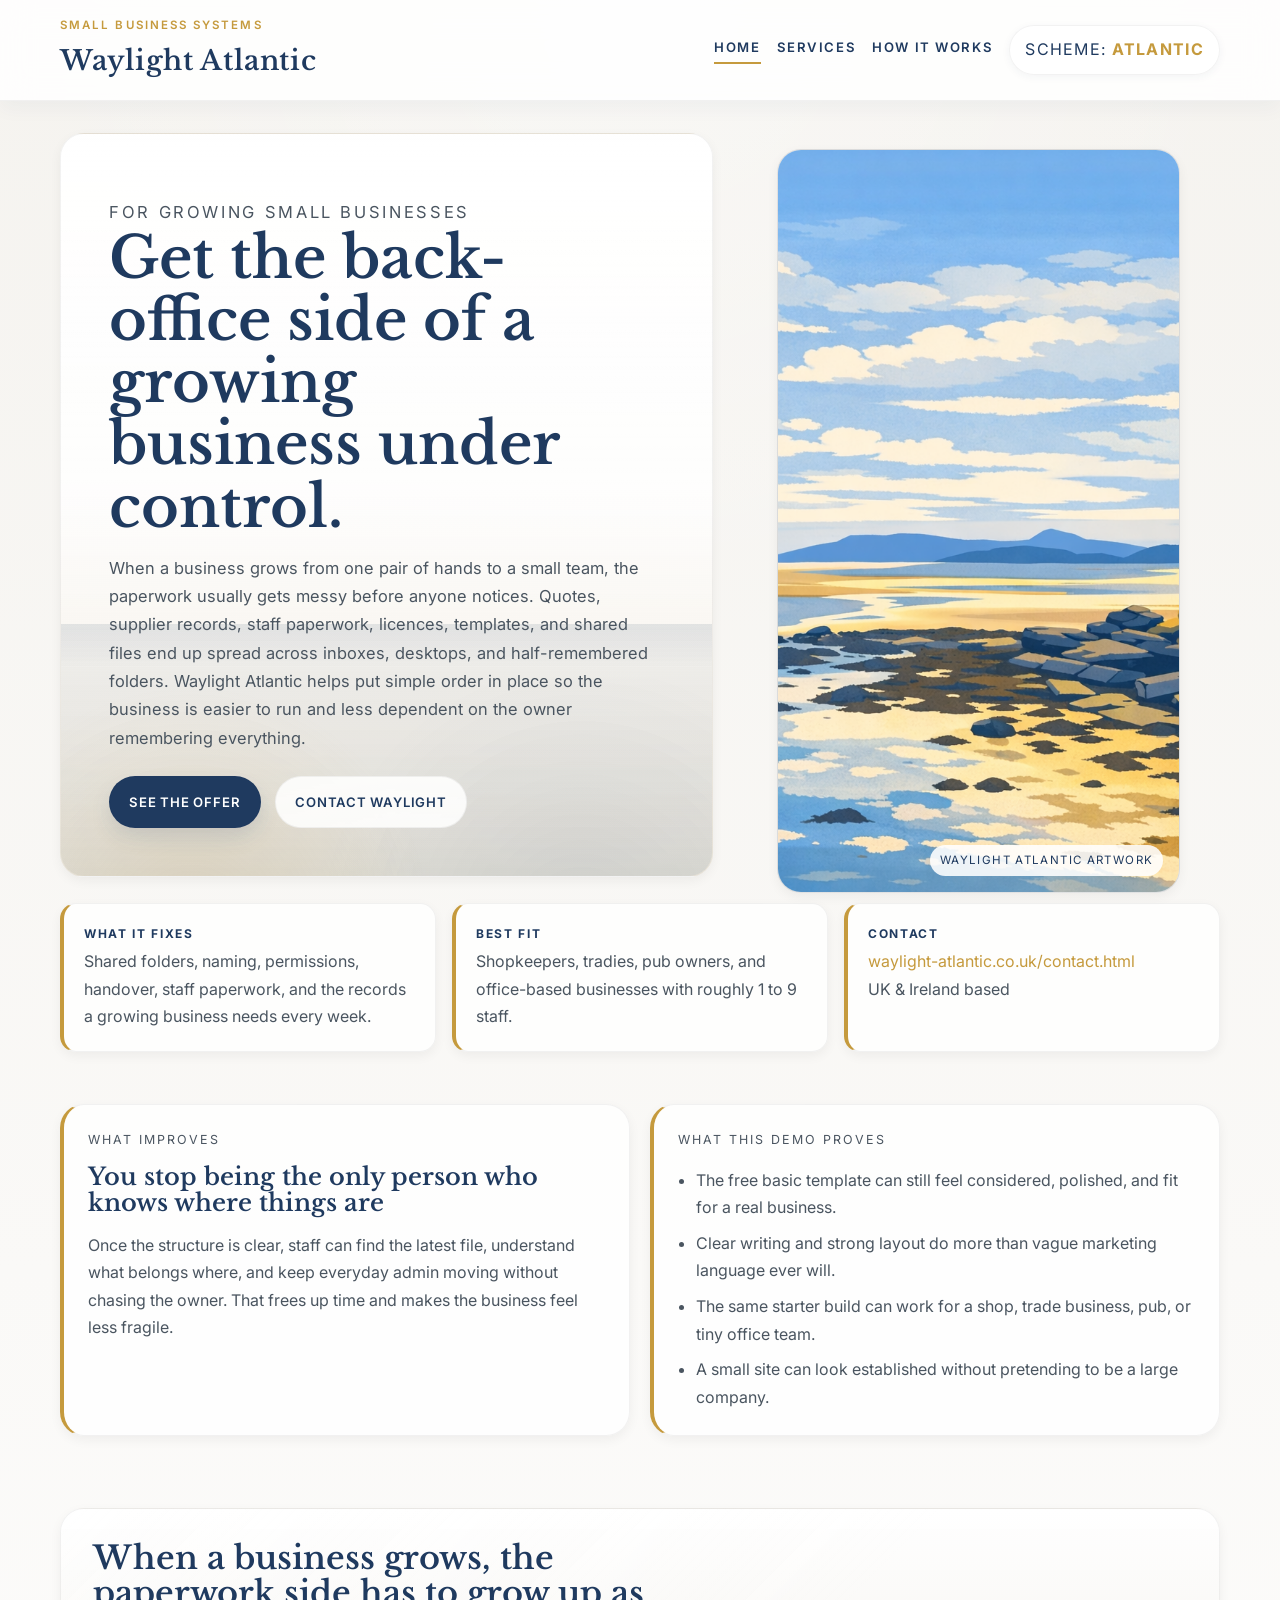
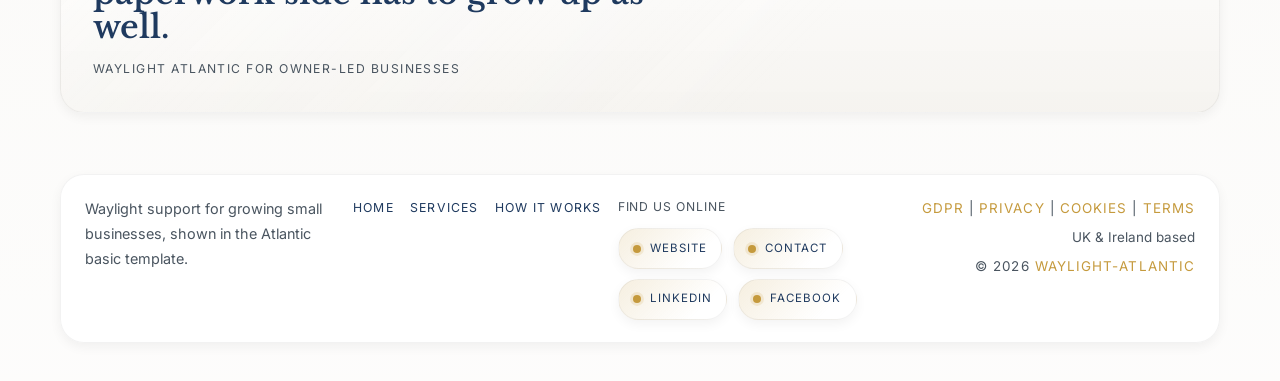
==== commit 819f0f2d: "Refocus Waylight Atlantic admin site" ====
--- a/index.html
+++ b/index.html
@@ -1,10 +1,10 @@
 <!doctype html>
-<html lang="en-GB">
+<html lang="en-GB" data-theme="atlantic">
 <head>
   <meta charset="utf-8">
   <meta name="viewport" content="width=device-width, initial-scale=1">
-  <title>Shoreline Studio</title>
-  <meta name="description" content="Waylight Atlantic small business template with home, services, and studio pages.">
+  <title>Waylight Atlantic | Clearer Systems for Growing Small Businesses</title>
+  <meta name="description" content="Waylight Atlantic helps sole traders and small teams put files, permissions, handover, and admin systems in order as the business grows.">
   <link rel="preconnect" href="https://fonts.googleapis.com">
   <link rel="preconnect" href="https://fonts.gstatic.com" crossorigin>
   <link href="https://fonts.googleapis.com/css2?family=Fraunces:opsz,wght@9..144,400;9..144,500;9..144,600&family=Manrope:wght@400;500;600&display=swap" rel="stylesheet">
@@ -15,14 +15,14 @@
   <header class="site-header">
     <div class="site-shell site-header__inner">
       <a class="brand-mark" href="index.html">
-        <span class="brand-mark__eyebrow">Small business template</span>
-        <span class="brand-mark__name">Shoreline Studio</span>
+        <span class="brand-mark__eyebrow">Small business systems</span>
+        <span class="brand-mark__name">Waylight Atlantic</span>
       </a>
       <nav class="site-nav" aria-label="Primary">
         <a href="index.html" aria-current="page">Home</a>
         <a href="services.html">Services</a>
-        <a href="studio.html">Studio</a>
-        <button class="theme-toggle" type="button" data-theme-toggle>Scheme: <strong data-theme-label>Blue</strong></button>
+        <a href="approach.html">How It Works</a>
+        <button class="theme-toggle" type="button" data-theme-toggle>Scheme: <strong data-theme-label>Atlantic</strong></button>
       </nav>
     </div>
   </header>
@@ -31,32 +31,32 @@
     <section class="poster-hero">
       <div class="poster-hero__frame">
         <div class="poster-copy">
-          <p class="eyebrow">Brochure site starter</p>
-          <h1>A small business website that feels established from day one.</h1>
-          <p>This version is meant for firms that need a more general company presence than the tradesperson template: consultancy, studio practice, agency, coaching business, or local service company.</p>
+          <p class="eyebrow">For growing small businesses</p>
+          <h1>Get the back-office side of a growing business under control.</h1>
+          <p>When a business grows from one pair of hands to a small team, the paperwork usually gets messy before anyone notices. Quotes, supplier records, staff paperwork, licences, templates, and shared files end up spread across inboxes, desktops, and half-remembered folders. Waylight Atlantic helps put simple order in place so the business is easier to run and less dependent on the owner remembering everything.</p>
           <div class="poster-actions">
-            <a class="button-link button-link--primary" href="services.html">Open services</a>
-            <a class="button-link button-link--secondary" href="studio.html">View studio page</a>
+            <a class="button-link button-link--primary" href="services.html">See the offer</a>
+            <a class="button-link button-link--secondary" href="https://www.waylight-atlantic.co.uk/contact.html" target="_blank" rel="noreferrer">Contact Waylight</a>
           </div>
         </div>
-        <figure class="poster-media">
-          <img src="https://images.unsplash.com/photo-1715593949345-50d3304cff4b?auto=format&fit=crop&w=1600&q=80" alt="Black and white office placeholder image">
-          <figcaption class="poster-media__caption">Small business placeholder</figcaption>
+        <figure class="poster-media poster-media--colour">
+          <img src="assets/images/Dunfannaghy.png" alt="Dunfannaghy coastline artwork duplicated from the Waylight Atlantic site">
+          <figcaption class="poster-media__caption">Waylight Atlantic artwork</figcaption>
         </figure>
       </div>
 
       <div class="info-banner">
         <div class="info-banner__item">
-          <strong>For sale as</strong>
-          Off-the-shelf starter site with optional content and care-plan support.
+          <strong>What it fixes</strong>
+          Shared folders, naming, permissions, handover, staff paperwork, and the records a growing business needs every week.
         </div>
         <div class="info-banner__item">
-          <strong>Best use</strong>
-          Businesses that need trust, scope, and contact clarity more than custom tooling.
+          <strong>Best fit</strong>
+          Shopkeepers, tradies, pub owners, and office-based businesses with roughly 1 to 9 staff.
         </div>
         <div class="info-banner__item">
-          <strong>Page count</strong>
-          Three pages total: home, services, and studio/about.
+          <strong>Contact</strong>
+          <a class="muted-link" href="https://www.waylight-atlantic.co.uk/contact.html" target="_blank" rel="noreferrer">waylight-atlantic.co.uk/contact.html</a><br>UK &amp; Ireland based
         </div>
       </div>
     </section>
@@ -64,35 +64,51 @@
     <section class="page-section">
       <div class="section-grid">
         <article class="section-card">
-          <p class="eyebrow">Opening promise</p>
-          <h2>Strong first impression</h2>
-          <p>The home page gives a business enough room to explain what it does, who it serves, and what makes the approach dependable without pushing the site toward corporate clutter.</p>
+          <p class="eyebrow">What improves</p>
+          <h2>You stop being the only person who knows where things are</h2>
+          <p>Once the structure is clear, staff can find the latest file, understand what belongs where, and keep everyday admin moving without chasing the owner. That frees up time and makes the business feel less fragile.</p>
         </article>
         <article class="section-card">
-          <p class="eyebrow">Useful modules</p>
+          <p class="eyebrow">What this demo proves</p>
           <ul>
-            <li>Three service pillars or offer categories.</li>
-            <li>A concise proof point or client-type summary.</li>
-            <li>One practical route to start a conversation.</li>
-            <li>A short note on support through a care plan.</li>
+            <li>The free basic template can still feel considered, polished, and fit for a real business.</li>
+            <li>Clear writing and strong layout do more than vague marketing language ever will.</li>
+            <li>The same starter build can work for a shop, trade business, pub, or tiny office team.</li>
+            <li>A small site can look established without pretending to be a large company.</li>
           </ul>
         </article>
+      </div>
+    </section>
+
+    <section class="page-section">
+      <div class="quote-band">
+        <blockquote>When a business grows, the paperwork side has to grow up as well.</blockquote>
+        <p>Waylight Atlantic for owner-led businesses</p>
       </div>
     </section>
   </main>
 
   <footer class="site-footer">
     <div class="site-shell site-footer__panel">
-      <p class="template-note">General-purpose small-business template in the Waylight Atlantic poster style.</p>
+      <p class="template-note">Waylight support for growing small businesses, shown in the Atlantic basic template.</p>
       <div class="footer-links">
         <a href="index.html">Home</a>
         <a href="services.html">Services</a>
-        <a href="studio.html">Studio</a>
+        <a href="approach.html">How It Works</a>
+      </div>
+      <div class="social-panel" aria-label="Optional social media links">
+        <p class="social-panel__hint">Find us online</p>
+        <div class="social-panel__links">
+          <a class="social-chip" href="https://www.waylight-atlantic.co.uk/" target="_blank" rel="noreferrer">Website</a>
+          <a class="social-chip" href="https://www.waylight-atlantic.co.uk/contact.html" target="_blank" rel="noreferrer">Contact</a>
+          <a class="social-chip" href="https://www.linkedin.com/in/ailean-wp-o-gallchobhair-a3818a332" target="_blank" rel="noreferrer">LinkedIn</a>
+          <a class="social-chip" href="https://www.facebook.com/groups/httpswaylightatlantic.co.uk" target="_blank" rel="noreferrer">Facebook</a>
+        </div>
       </div>
       <div class="template-legal">
-        <p class="template-legal-links"><a href="https://www.waylight-atlantic.co.uk/gdpr.html">GDPR</a> | <a href="https://www.waylight-atlantic.co.uk/privacy.html">Privacy</a> | <a href="https://www.waylight-atlantic.co.uk/terms.html">Terms</a></p>
-        <p class="template-legal-location">Bristol, United Kingdom</p>
-        <p class="template-legal-copyright">&#169; 2026 Waylight Atlantic</p>
+        <p class="template-legal-links"><a href="gdpr.html">GDPR</a> | <a href="privacy.html">Privacy</a> | <a href="cookies.html">Cookies</a> | <a href="terms.html">Terms</a></p>
+        <p class="template-legal-location">UK &amp; Ireland based</p>
+        <p class="template-legal-copyright">&#169; 2026 <a href="https://www.waylight-atlantic.co.uk/" target="_blank" rel="noopener">Waylight-Atlantic</a></p>
       </div>
     </div>
   </footer>
--- a/assets/style.css
+++ b/assets/style.css
@@ -1,27 +1,29 @@
+@import url("https://fonts.googleapis.com/css2?family=Inter:wght@400;500;600&family=Libre+Baskerville:wght@400;700&display=swap");
+
 :root {
-  --border-soft: rgba(29, 63, 145, 0.2);
-  --grain-a: rgba(255, 255, 255, 0.12);
-  --grain-b: rgba(21, 34, 51, 0.05);
-  --scheme-name: "Blue";
-  --page-bg: #edf4ff;
-  --surface: rgba(248, 251, 255, 0.84);
-  --surface-strong: rgba(251, 253, 255, 0.94);
-  --text: #162033;
-  --muted: rgba(22, 32, 51, 0.72);
-  --hero-sky: linear-gradient(180deg, rgba(97, 145, 235, 0.78), rgba(111, 203, 255, 0.58) 42%, rgba(247, 231, 198, 0.82));
-  --hero-ground: linear-gradient(180deg, rgba(41, 84, 181, 0.16), rgba(33, 103, 176, 0.3));
-  --accent: #2563eb;
-  --accent-strong: #1d3f91;
-  --accent-soft: rgba(37, 99, 235, 0.16);
+  --border-soft: rgba(0, 0, 0, 0.05);
+  --grain-a: rgba(255, 255, 255, 0.08);
+  --grain-b: rgba(31, 58, 95, 0.02);
+  --scheme-name: "Atlantic";
+  --page-bg: #f5f3ef;
+  --surface: rgba(255, 255, 255, 0.78);
+  --surface-strong: rgba(255, 255, 255, 0.92);
+  --text: #1f3a5f;
+  --muted: #4a5560;
+  --hero-sky: linear-gradient(180deg, rgba(255, 255, 255, 0.94), rgba(255, 255, 255, 0.82) 48%, rgba(197, 154, 61, 0.1));
+  --hero-ground: linear-gradient(180deg, rgba(31, 58, 95, 0.04), rgba(31, 58, 95, 0.1));
+  --accent: #c59a3d;
+  --accent-strong: #1f3a5f;
+  --accent-soft: rgba(197, 154, 61, 0.16);
   --button-text: #ffffff;
-  --card-shadow: 0 16px 38px rgba(29, 63, 145, 0.12);
-  --page-glow: rgba(255, 255, 255, 0.7);
-  --page-sheen: rgba(255, 255, 255, 0.5);
-  --radius: 26px;
+  --card-shadow: 0 4px 12px rgba(0, 0, 0, 0.05);
+  --page-glow: rgba(255, 255, 255, 0.34);
+  --page-sheen: rgba(255, 255, 255, 0.22);
+  --radius: 24px;
   --radius-sm: 16px;
   --max-width: 1160px;
-  --serif: "Fraunces", "Times New Roman", serif;
-  --sans: "Manrope", "Segoe UI", sans-serif;
+  --serif: "Libre Baskerville", "Merriweather", Georgia, serif;
+  --sans: "Inter", "Source Sans 3", "Segoe UI", sans-serif;
 }
 
 :root[data-theme="red"] {
@@ -169,13 +171,15 @@
   margin: 0;
   min-height: 100vh;
   background:
-    radial-gradient(circle at top left, var(--page-glow), transparent 34%),
-    linear-gradient(180deg, var(--page-sheen), transparent 24%),
+    radial-gradient(circle at top center, var(--page-glow), transparent 30%),
+    linear-gradient(180deg, var(--page-bg) 0%, var(--surface) 100%),
     var(--page-bg);
-  color: var(--text);
+  color: var(--muted);
   font-family: var(--sans);
-  line-height: 1.65;
+  line-height: 1.72;
   position: relative;
+  -webkit-font-smoothing: antialiased;
+  text-rendering: optimizeLegibility;
 }
 
 body::before {
@@ -188,7 +192,7 @@
     linear-gradient(90deg, transparent 0 88%, var(--grain-b) 88% 100%);
   background-size: 4px 4px, 5px 5px;
   mix-blend-mode: multiply;
-  opacity: 0.22;
+  opacity: 0.08;
 }
 
 img {
@@ -199,7 +203,23 @@
 }
 
 a {
-  color: inherit;
+  color: var(--accent);
+  text-decoration: none;
+  transition: color 0.2s ease, border-color 0.2s ease, text-decoration-color 0.2s ease, transform 0.2s ease, box-shadow 0.2s ease;
+}
+
+a:hover,
+a:focus-visible {
+  text-decoration: underline;
+  text-decoration-thickness: 1.5px;
+  text-underline-offset: 0.18em;
+}
+
+a:focus-visible,
+button:focus-visible,
+summary:focus-visible {
+  outline: 2px solid rgba(197, 154, 61, 0.38);
+  outline-offset: 3px;
 }
 
 .site-shell {
@@ -212,8 +232,9 @@
   top: 0;
   z-index: 20;
   backdrop-filter: blur(16px);
-  background: var(--surface-strong);
+  background: rgba(255, 255, 255, 0.84);
   border-bottom: 1px solid var(--border-soft);
+  box-shadow: 0 8px 18px rgba(31, 58, 95, 0.04);
 }
 
 .site-header__inner {
@@ -229,19 +250,27 @@
   flex-direction: column;
   gap: 0.12rem;
   text-decoration: none;
+  color: var(--text);
+}
+
+.brand-mark:hover,
+.brand-mark:focus-visible {
+  text-decoration: none;
 }
 
 .brand-mark__eyebrow {
   font-size: 0.72rem;
   letter-spacing: 0.18em;
   text-transform: uppercase;
-  color: var(--muted);
+  color: var(--accent);
+  font-weight: 600;
 }
 
 .brand-mark__name {
   font-family: var(--serif);
   font-size: clamp(1.2rem, 1rem + 0.9vw, 1.7rem);
   letter-spacing: 0.03em;
+  font-weight: 600;
 }
 
 .site-nav {
@@ -259,33 +288,46 @@
 }
 
 .site-nav a {
+  color: var(--text);
   text-decoration: none;
   font-size: 0.82rem;
   letter-spacing: 0.12em;
   text-transform: uppercase;
   padding-bottom: 0.2rem;
-  border-bottom: 1px solid transparent;
+  border-bottom: 2px solid transparent;
+  font-weight: 600;
 }
 
 .site-nav a:hover,
 .site-nav a:focus-visible,
 .site-nav a[aria-current="page"] {
   border-color: var(--accent);
+  color: var(--text);
+  text-decoration: none;
 }
 
 .theme-toggle {
   border: 1px solid var(--border-soft);
   border-radius: 999px;
   padding: 0.65rem 0.95rem;
-  background: var(--surface-strong);
+  background: rgba(255, 255, 255, 0.88);
   cursor: pointer;
   text-transform: uppercase;
   letter-spacing: 0.08em;
   font-size: 0.76rem;
+  color: var(--text);
+  box-shadow: 0 2px 8px rgba(31, 58, 95, 0.05);
+  transition: transform 0.2s ease, border-color 0.2s ease, box-shadow 0.2s ease;
 }
 
 .theme-toggle strong {
-  color: var(--accent-strong);
+  color: var(--accent);
+}
+
+.theme-toggle:hover,
+.theme-toggle:focus-visible {
+  border-color: rgba(197, 154, 61, 0.55);
+  transform: translateY(-1px);
 }
 
 .poster-hero {
@@ -313,7 +355,7 @@
 .poster-copy {
   padding: clamp(2rem, 1.4rem + 2vw, 3.4rem);
   background:
-    linear-gradient(180deg, var(--page-sheen), transparent 38%),
+    linear-gradient(180deg, rgba(255, 255, 255, 0.22), transparent 38%),
     var(--hero-sky);
   border-radius: var(--radius);
 }
@@ -326,9 +368,9 @@
   bottom: 0;
   height: 34%;
   background:
-    radial-gradient(circle at 20% 120%, rgba(47, 78, 115, 0.18), transparent 40%),
-    radial-gradient(circle at 80% 120%, rgba(108, 139, 92, 0.2), transparent 44%),
-    linear-gradient(180deg, rgba(47, 78, 115, 0.12), transparent 18%),
+    radial-gradient(circle at 20% 120%, rgba(197, 154, 61, 0.16), transparent 40%),
+    radial-gradient(circle at 80% 120%, rgba(31, 58, 95, 0.08), transparent 44%),
+    linear-gradient(180deg, rgba(31, 58, 95, 0.08), transparent 18%),
     var(--hero-ground);
 }
 
@@ -348,8 +390,9 @@
 .info-banner h2 {
   margin: 0;
   font-family: var(--serif);
-  font-weight: 500;
+  font-weight: 600;
   line-height: 1.08;
+  color: var(--text);
 }
 
 .poster-copy h1 {
@@ -382,34 +425,53 @@
   min-height: 2.9rem;
   padding: 0.85rem 1.2rem;
   border-radius: 999px;
-  border: 1px solid transparent;
+  border: 1px solid rgba(31, 58, 95, 0.08);
   text-decoration: none;
   letter-spacing: 0.06em;
   text-transform: uppercase;
   font-size: 0.82rem;
+  font-weight: 600;
+  transition: transform 0.2s ease, border-color 0.2s ease, box-shadow 0.2s ease, background-color 0.2s ease, color 0.2s ease;
 }
 
 .button-link--primary {
   background: var(--accent-strong);
   color: var(--button-text);
+  box-shadow: 0 10px 20px rgba(31, 58, 95, 0.12);
 }
 
 .button-link--secondary {
-  background: var(--surface);
-  color: var(--text);
+  background: rgba(255, 255, 255, 0.86);
+  color: var(--accent-strong);
   border-color: var(--border-soft);
+}
+
+.button-link:hover,
+.button-link:focus-visible {
+  transform: translateY(-2px);
+  text-decoration: none;
 }
 
 .poster-media {
   min-height: 100%;
   border-radius: var(--radius);
-  background: #d6d8dc;
+  background: rgba(255, 255, 255, 0.72);
 }
 
 .poster-media img {
   height: 100%;
   object-fit: cover;
-  filter: grayscale(100%) contrast(0.92) brightness(0.96);
+  filter: grayscale(18%) contrast(0.96) brightness(0.98);
+}
+
+.poster-media--colour {
+  background:
+    linear-gradient(180deg, rgba(255, 255, 255, 0.28), transparent 26%),
+    rgba(31, 58, 95, 0.08);
+}
+
+.poster-media--colour img {
+  filter: none;
 }
 
 .poster-media__caption {
@@ -418,10 +480,11 @@
   bottom: 1rem;
   padding: 0.35rem 0.6rem;
   border-radius: 999px;
-  background: var(--surface-strong);
+  background: rgba(255, 255, 255, 0.88);
   font-size: 0.72rem;
   letter-spacing: 0.12em;
   text-transform: uppercase;
+  color: var(--text);
 }
 
 .info-banner {
@@ -435,8 +498,10 @@
   padding: 1.25rem;
   border-radius: var(--radius-sm);
   border: 1px solid var(--border-soft);
-  background: var(--surface);
+  border-left: 4px solid var(--accent);
+  background: rgba(255, 255, 255, 0.8);
   box-shadow: var(--card-shadow);
+  transition: transform 0.2s ease, box-shadow 0.2s ease, border-color 0.2s ease;
 }
 
 .info-banner__item strong {
@@ -445,7 +510,7 @@
   font-size: 0.75rem;
   letter-spacing: 0.14em;
   text-transform: uppercase;
-  color: var(--muted);
+  color: var(--text);
 }
 
 .section-grid {
@@ -458,7 +523,9 @@
 .section-card {
   padding: 1.5rem;
   border-radius: var(--radius);
-  background: var(--surface);
+  border-left: 4px solid var(--accent);
+  background: rgba(255, 255, 255, 0.8);
+  transition: transform 0.2s ease, box-shadow 0.2s ease, border-color 0.2s ease;
 }
 
 .section-card p,
@@ -480,8 +547,9 @@
   padding: 2rem;
   border-radius: var(--radius);
   background:
-    linear-gradient(135deg, var(--page-sheen), transparent 65%),
-    linear-gradient(180deg, var(--accent-soft), var(--surface-strong));
+    linear-gradient(135deg, rgba(255, 255, 255, 0.3), transparent 65%),
+    linear-gradient(180deg, rgba(255, 255, 255, 0.94), rgba(245, 243, 239, 0.96));
+  transition: transform 0.2s ease, box-shadow 0.2s ease, border-color 0.2s ease;
 }
 
 .quote-band blockquote {
@@ -506,10 +574,11 @@
 }
 
 .site-footer__panel {
-  display: flex;
-  flex-wrap: wrap;
-  justify-content: space-between;
-  gap: 1rem;
+  display: grid;
+  grid-template-columns: minmax(14rem, 1.1fr) auto minmax(14rem, 18rem) auto;
+  grid-template-areas: "note links social legal";
+  align-items: start;
+  gap: 0.9rem 1rem;
   padding: 1.4rem 1.5rem;
   border-radius: var(--radius);
   background: var(--surface-strong);
@@ -521,28 +590,96 @@
 }
 
 .footer-links {
+  grid-area: links;
   display: flex;
   flex-wrap: wrap;
   gap: 0.9rem 1rem;
+  align-self: start;
 }
 
 .footer-links a {
+  color: var(--accent-strong);
   text-decoration: none;
   text-transform: uppercase;
   letter-spacing: 0.1em;
   font-size: 0.77rem;
 }
 
+.footer-links a:hover,
+.footer-links a:focus-visible {
+  color: var(--accent);
+}
+
+.social-panel {
+  grid-area: social;
+  display: grid;
+  gap: 0.65rem;
+  width: min(100%, 18rem);
+  align-self: start;
+}
+
+.social-panel__hint {
+  margin: 0;
+  color: var(--text);
+  font-size: 0.76rem;
+  letter-spacing: 0.08em;
+  text-transform: uppercase;
+}
+
+.social-panel__links {
+  display: flex;
+  flex-wrap: wrap;
+  gap: 0.65rem;
+}
+
+.social-chip {
+  display: inline-flex;
+  align-items: center;
+  gap: 0.55rem;
+  padding: 0.58rem 0.9rem;
+  border-radius: 999px;
+  border: 1px solid var(--border-soft);
+  background:
+    linear-gradient(135deg, var(--accent-soft), transparent 76%),
+    rgba(255, 255, 255, 0.88);
+  color: var(--accent-strong);
+  text-decoration: none;
+  text-transform: uppercase;
+  letter-spacing: 0.09em;
+  font-size: 0.72rem;
+  box-shadow: var(--card-shadow);
+}
+
+.social-chip::before {
+  content: "";
+  width: 0.5rem;
+  height: 0.5rem;
+  border-radius: 999px;
+  background: var(--accent);
+  box-shadow: 0 0 0 0.18rem var(--accent-soft);
+}
+
+.social-chip:hover,
+.social-chip:focus-visible {
+  border-color: var(--accent);
+  transform: translateY(-3px);
+  text-decoration: none;
+}
+
 .template-note {
+  grid-area: note;
   margin: 0;
   color: var(--muted);
   font-size: 0.9rem;
 }
 
 .template-legal {
+  grid-area: legal;
   display: grid;
   gap: 0.35rem;
   justify-items: end;
+  justify-self: end;
+  align-self: start;
   text-align: right;
 }
 
@@ -559,14 +696,16 @@
   font-size: 0.76rem;
 }
 
-.template-legal-links a {
-  text-decoration: none;
-  border-bottom: 1px solid transparent;
+.template-legal-links a,
+.template-legal-copyright a,
+.muted-link {
+  color: var(--accent);
+  text-decoration: none;
 }
 
 .template-legal-links a:hover,
 .template-legal-links a:focus-visible {
-  border-color: var(--accent);
+  color: var(--accent-strong);
 }
 
 .stack {
@@ -608,17 +747,29 @@
   border: 1px solid var(--border-soft);
   box-shadow: var(--card-shadow);
   min-height: 18rem;
+  transition: transform 0.2s ease, box-shadow 0.2s ease, border-color 0.2s ease;
 }
 
 .mini-poster img {
   height: 100%;
   object-fit: cover;
-  filter: grayscale(100%) contrast(0.95) brightness(0.94);
+  filter: grayscale(12%) contrast(0.96) brightness(0.98);
 }
 
 .muted-link {
-  color: var(--accent-strong);
   text-underline-offset: 0.18em;
+}
+
+.info-banner__item:hover,
+.info-banner__item:focus-within,
+.section-card:hover,
+.section-card:focus-within,
+.quote-band:hover,
+.quote-band:focus-within,
+.mini-poster:hover,
+.mini-poster:focus-within {
+  transform: translateY(-3px);
+  box-shadow: 0 10px 22px rgba(0, 0, 0, 0.06);
 }
 
 .sr-only {
@@ -632,6 +783,19 @@
   border: 0;
 }
 
+@media (max-width: 1020px) {
+  .site-footer__panel {
+    grid-template-columns: minmax(0, 1fr) auto;
+    grid-template-areas:
+      "note legal"
+      "links social";
+  }
+
+  .social-panel {
+    justify-self: end;
+  }
+}
+
 @media (max-width: 900px) {
   .site-header__inner,
   .poster-hero__frame,
@@ -679,6 +843,20 @@
     width: 100%;
   }
 
+  .site-footer__panel {
+    grid-template-columns: 1fr;
+    grid-template-areas:
+      "note"
+      "links"
+      "social"
+      "legal";
+  }
+
+  .social-panel,
+  .template-legal {
+    justify-self: start;
+  }
+
   .template-legal {
     justify-items: start;
     text-align: left;
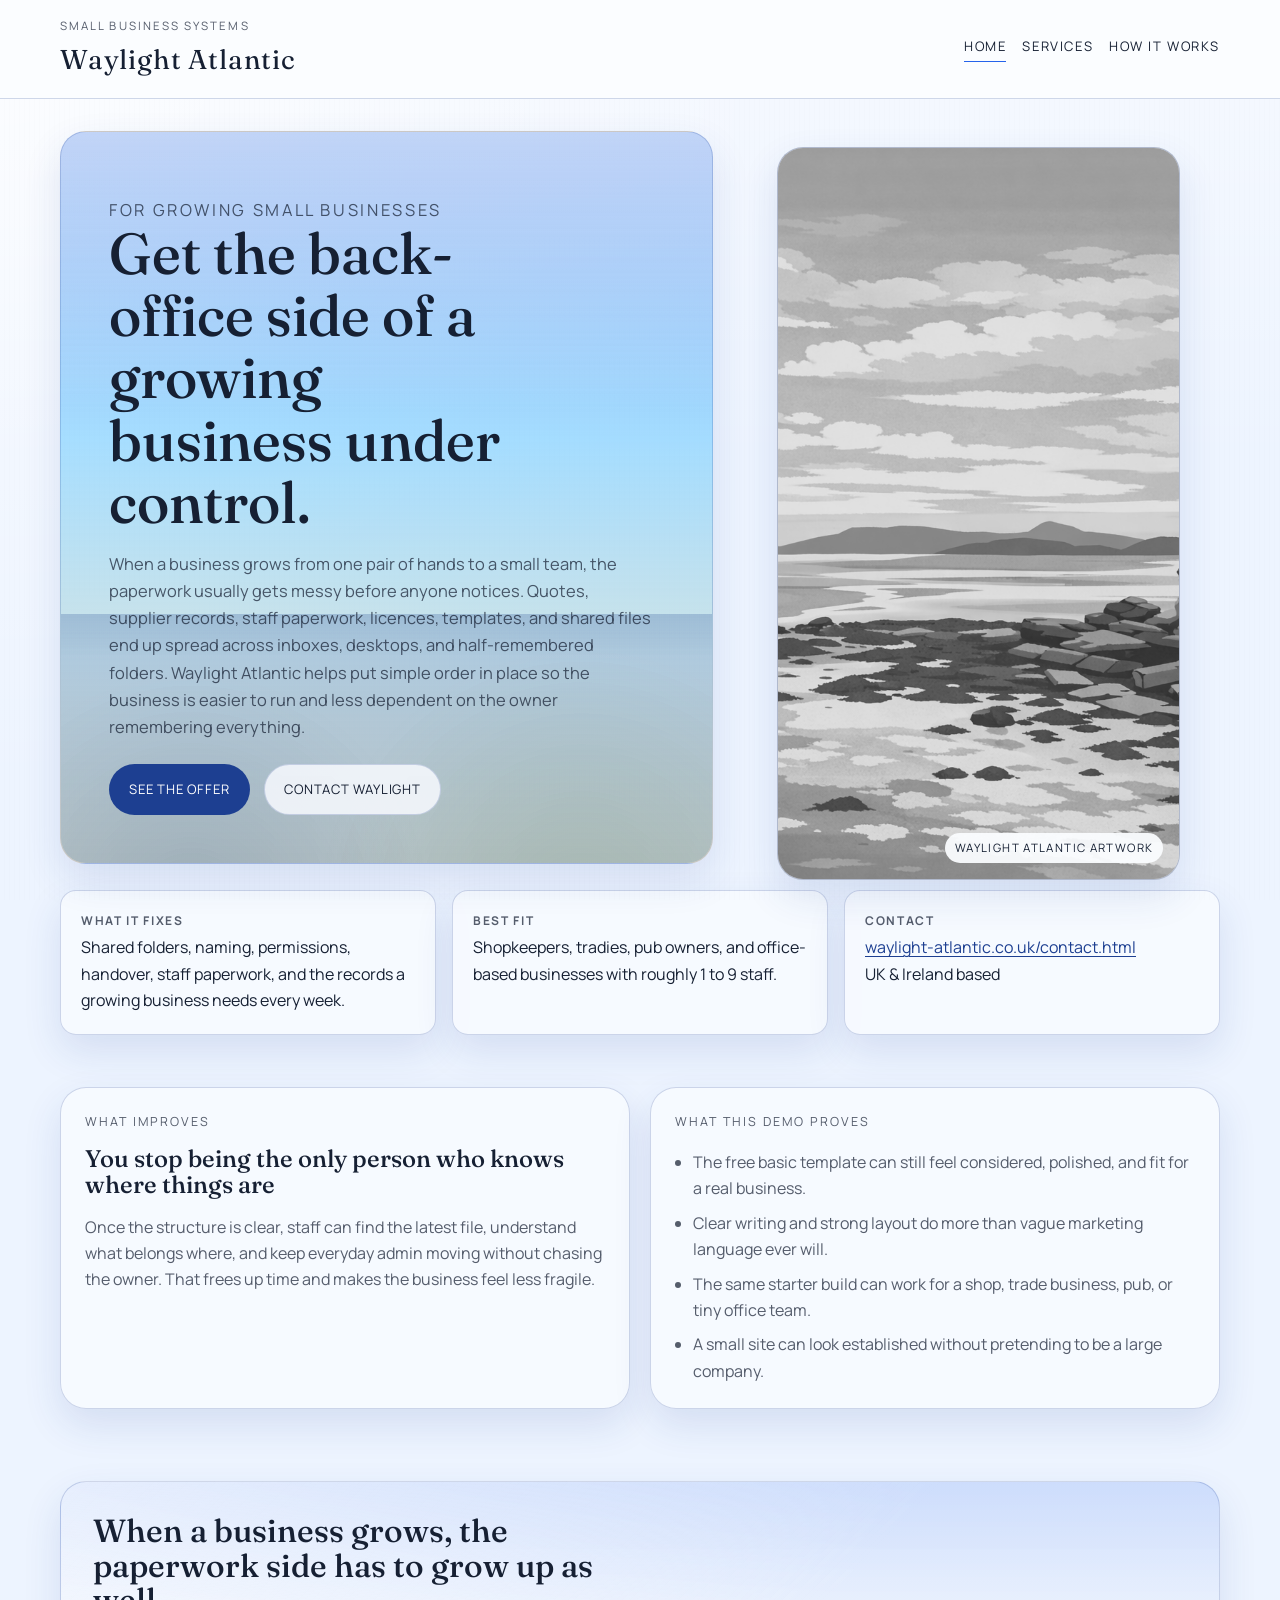
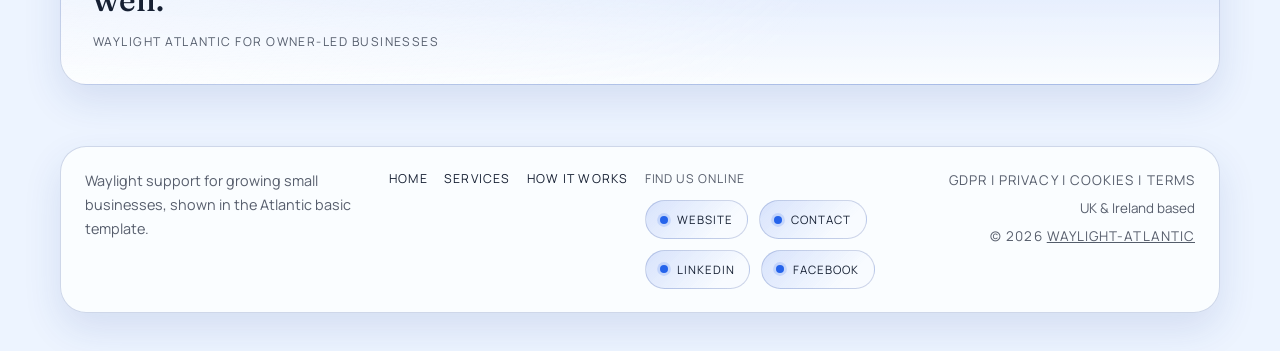
==== commit d99b3ac6: "chore: sync local changes" ====
--- a/index.html
+++ b/index.html
@@ -1,15 +1,16 @@
 <!doctype html>
-<html lang="en-GB" data-theme="atlantic">
+<html lang="en-GB" data-theme="atlantic" data-font="fraunces-manrope">
 <head>
   <meta charset="utf-8">
   <meta name="viewport" content="width=device-width, initial-scale=1">
   <title>Waylight Atlantic | Clearer Systems for Growing Small Businesses</title>
   <meta name="description" content="Waylight Atlantic helps sole traders and small teams put files, permissions, handover, and admin systems in order as the business grows.">
+  
   <link rel="preconnect" href="https://fonts.googleapis.com">
   <link rel="preconnect" href="https://fonts.gstatic.com" crossorigin>
-  <link href="https://fonts.googleapis.com/css2?family=Fraunces:opsz,wght@9..144,400;9..144,500;9..144,600&family=Manrope:wght@400;500;600&display=swap" rel="stylesheet">
+  <link rel="stylesheet" href="https://fonts.googleapis.com/css2?family=Fraunces:opsz,wght@9..144,400;9..144,500;9..144,600&amp;family=Manrope:wght@400;500;600&amp;display=swap">
+  
   <link rel="stylesheet" href="assets/style.css">
-  <script defer src="assets/app.js"></script>
 </head>
 <body>
   <header class="site-header">
@@ -19,96 +20,155 @@
         <span class="brand-mark__name">Waylight Atlantic</span>
       </a>
       <nav class="site-nav" aria-label="Primary">
+        
         <a href="index.html" aria-current="page">Home</a>
+        
         <a href="services.html">Services</a>
+        
         <a href="approach.html">How It Works</a>
-        <button class="theme-toggle" type="button" data-theme-toggle>Scheme: <strong data-theme-label>Atlantic</strong></button>
+        
       </nav>
     </div>
   </header>
 
   <main class="site-shell">
+    
     <section class="poster-hero">
       <div class="poster-hero__frame">
         <div class="poster-copy">
+          
           <p class="eyebrow">For growing small businesses</p>
+          
           <h1>Get the back-office side of a growing business under control.</h1>
+          
           <p>When a business grows from one pair of hands to a small team, the paperwork usually gets messy before anyone notices. Quotes, supplier records, staff paperwork, licences, templates, and shared files end up spread across inboxes, desktops, and half-remembered folders. Waylight Atlantic helps put simple order in place so the business is easier to run and less dependent on the owner remembering everything.</p>
+          
+          
           <div class="poster-actions">
+            
             <a class="button-link button-link--primary" href="services.html">See the offer</a>
-            <a class="button-link button-link--secondary" href="https://www.waylight-atlantic.co.uk/contact.html" target="_blank" rel="noreferrer">Contact Waylight</a>
+            
+            <a class="button-link button-link--secondary" href="https://www.waylight-atlantic.co.uk/contact.html">Contact Waylight</a>
+            
           </div>
+          
         </div>
         <figure class="poster-media poster-media--colour">
           <img src="assets/images/Dunfannaghy.png" alt="Dunfannaghy coastline artwork duplicated from the Waylight Atlantic site">
+          
           <figcaption class="poster-media__caption">Waylight Atlantic artwork</figcaption>
+          
         </figure>
       </div>
 
+      
       <div class="info-banner">
+        
         <div class="info-banner__item">
           <strong>What it fixes</strong>
           Shared folders, naming, permissions, handover, staff paperwork, and the records a growing business needs every week.
         </div>
+        
         <div class="info-banner__item">
           <strong>Best fit</strong>
           Shopkeepers, tradies, pub owners, and office-based businesses with roughly 1 to 9 staff.
         </div>
+        
         <div class="info-banner__item">
           <strong>Contact</strong>
           <a class="muted-link" href="https://www.waylight-atlantic.co.uk/contact.html" target="_blank" rel="noreferrer">waylight-atlantic.co.uk/contact.html</a><br>UK &amp; Ireland based
         </div>
+        
       </div>
+      
     </section>
+    
 
+    
+    
+    
     <section class="page-section">
+      
       <div class="section-grid">
+        
         <article class="section-card">
+          
           <p class="eyebrow">What improves</p>
+          
+          
           <h2>You stop being the only person who knows where things are</h2>
+          
+          
           <p>Once the structure is clear, staff can find the latest file, understand what belongs where, and keep everyday admin moving without chasing the owner. That frees up time and makes the business feel less fragile.</p>
+          
         </article>
+        
         <article class="section-card">
+          
           <p class="eyebrow">What this demo proves</p>
+          
+          
+          
           <ul>
             <li>The free basic template can still feel considered, polished, and fit for a real business.</li>
             <li>Clear writing and strong layout do more than vague marketing language ever will.</li>
             <li>The same starter build can work for a shop, trade business, pub, or tiny office team.</li>
             <li>A small site can look established without pretending to be a large company.</li>
           </ul>
+          
         </article>
+        
       </div>
+      
     </section>
-
+    
+    
+    
     <section class="page-section">
       <div class="quote-band">
         <blockquote>When a business grows, the paperwork side has to grow up as well.</blockquote>
+        
         <p>Waylight Atlantic for owner-led businesses</p>
+        
       </div>
     </section>
+    
+    
+    
   </main>
 
   <footer class="site-footer">
     <div class="site-shell site-footer__panel">
       <p class="template-note">Waylight support for growing small businesses, shown in the Atlantic basic template.</p>
       <div class="footer-links">
+        
         <a href="index.html">Home</a>
+        
         <a href="services.html">Services</a>
+        
         <a href="approach.html">How It Works</a>
+        
       </div>
+      
       <div class="social-panel" aria-label="Optional social media links">
         <p class="social-panel__hint">Find us online</p>
         <div class="social-panel__links">
+          
           <a class="social-chip" href="https://www.waylight-atlantic.co.uk/" target="_blank" rel="noreferrer">Website</a>
+          
           <a class="social-chip" href="https://www.waylight-atlantic.co.uk/contact.html" target="_blank" rel="noreferrer">Contact</a>
+          
           <a class="social-chip" href="https://www.linkedin.com/in/ailean-wp-o-gallchobhair-a3818a332" target="_blank" rel="noreferrer">LinkedIn</a>
+          
           <a class="social-chip" href="https://www.facebook.com/groups/httpswaylightatlantic.co.uk" target="_blank" rel="noreferrer">Facebook</a>
+          
         </div>
       </div>
+      
       <div class="template-legal">
         <p class="template-legal-links"><a href="gdpr.html">GDPR</a> | <a href="privacy.html">Privacy</a> | <a href="cookies.html">Cookies</a> | <a href="terms.html">Terms</a></p>
         <p class="template-legal-location">UK &amp; Ireland based</p>
-        <p class="template-legal-copyright">&#169; 2026 <a href="https://www.waylight-atlantic.co.uk/" target="_blank" rel="noopener">Waylight-Atlantic</a></p>
+        <p class="template-legal-copyright">© 2026 <a href="https://www.waylight-atlantic.co.uk/" target="_blank" rel="noopener">Waylight-Atlantic</a></p>
       </div>
     </div>
   </footer>
--- a/assets/style.css
+++ b/assets/style.css
@@ -1,29 +1,61 @@
-@import url("https://fonts.googleapis.com/css2?family=Inter:wght@400;500;600&family=Libre+Baskerville:wght@400;700&display=swap");
-
 :root {
-  --border-soft: rgba(0, 0, 0, 0.05);
-  --grain-a: rgba(255, 255, 255, 0.08);
-  --grain-b: rgba(31, 58, 95, 0.02);
-  --scheme-name: "Atlantic";
-  --page-bg: #f5f3ef;
-  --surface: rgba(255, 255, 255, 0.78);
-  --surface-strong: rgba(255, 255, 255, 0.92);
-  --text: #1f3a5f;
-  --muted: #4a5560;
-  --hero-sky: linear-gradient(180deg, rgba(255, 255, 255, 0.94), rgba(255, 255, 255, 0.82) 48%, rgba(197, 154, 61, 0.1));
-  --hero-ground: linear-gradient(180deg, rgba(31, 58, 95, 0.04), rgba(31, 58, 95, 0.1));
-  --accent: #c59a3d;
-  --accent-strong: #1f3a5f;
-  --accent-soft: rgba(197, 154, 61, 0.16);
+  --border-soft: rgba(29, 63, 145, 0.2);
+  --grain-a: rgba(255, 255, 255, 0.12);
+  --grain-b: rgba(21, 34, 51, 0.05);
+  --scheme-name: "Blue";
+  --page-bg: #edf4ff;
+  --surface: rgba(248, 251, 255, 0.84);
+  --surface-strong: rgba(251, 253, 255, 0.94);
+  --text: #162033;
+  --muted: rgba(22, 32, 51, 0.72);
+  --hero-sky: linear-gradient(180deg, rgba(97, 145, 235, 0.78), rgba(111, 203, 255, 0.58) 42%, rgba(247, 231, 198, 0.82));
+  --hero-ground: linear-gradient(180deg, rgba(41, 84, 181, 0.16), rgba(33, 103, 176, 0.3));
+  --accent: #2563eb;
+  --accent-strong: #1d3f91;
+  --accent-soft: rgba(37, 99, 235, 0.16);
   --button-text: #ffffff;
-  --card-shadow: 0 4px 12px rgba(0, 0, 0, 0.05);
-  --page-glow: rgba(255, 255, 255, 0.34);
-  --page-sheen: rgba(255, 255, 255, 0.22);
-  --radius: 24px;
+  --card-shadow: 0 16px 38px rgba(29, 63, 145, 0.12);
+  --page-glow: rgba(255, 255, 255, 0.7);
+  --page-sheen: rgba(255, 255, 255, 0.5);
+  --radius: 26px;
   --radius-sm: 16px;
   --max-width: 1160px;
-  --serif: "Libre Baskerville", "Merriweather", Georgia, serif;
-  --sans: "Inter", "Source Sans 3", "Segoe UI", sans-serif;
+  --serif: "Fraunces", "Times New Roman", serif;
+  --sans: "Manrope", "Segoe UI", sans-serif;
+}
+
+:root[data-font="fraunces-manrope"] {
+  --serif: "Fraunces", "Times New Roman", serif;
+  --sans: "Manrope", "Segoe UI", sans-serif;
+}
+
+:root[data-font="helvetica-neue"] {
+  --serif: "Helvetica Neue", Helvetica, Arial, sans-serif;
+  --sans: "Helvetica Neue", Helvetica, Arial, sans-serif;
+}
+
+:root[data-font="georgia"] {
+  --serif: Georgia, "Times New Roman", serif;
+  --sans: Georgia, "Times New Roman", serif;
+}
+
+:root[data-font="inter"] {
+  --serif: "Inter", "Segoe UI", sans-serif;
+  --sans: "Inter", "Segoe UI", sans-serif;
+}
+
+:root[data-font="source-pair"] {
+  --serif: "Source Serif 4", Georgia, serif;
+  --sans: "Source Sans 3", "Segoe UI", sans-serif;
+}
+
+:root[data-font="roboto"] {
+  --serif: "Roboto", "Segoe UI", sans-serif;
+  --sans: "Roboto", "Segoe UI", sans-serif;
+}
+
+:root[data-theme="atlantic"] {
+  --scheme-name: "Atlantic";
 }
 
 :root[data-theme="red"] {
@@ -171,15 +203,13 @@
   margin: 0;
   min-height: 100vh;
   background:
-    radial-gradient(circle at top center, var(--page-glow), transparent 30%),
-    linear-gradient(180deg, var(--page-bg) 0%, var(--surface) 100%),
+    radial-gradient(circle at top left, var(--page-glow), transparent 34%),
+    linear-gradient(180deg, var(--page-sheen), transparent 24%),
     var(--page-bg);
-  color: var(--muted);
+  color: var(--text);
   font-family: var(--sans);
-  line-height: 1.72;
+  line-height: 1.65;
   position: relative;
-  -webkit-font-smoothing: antialiased;
-  text-rendering: optimizeLegibility;
 }
 
 body::before {
@@ -192,7 +222,7 @@
     linear-gradient(90deg, transparent 0 88%, var(--grain-b) 88% 100%);
   background-size: 4px 4px, 5px 5px;
   mix-blend-mode: multiply;
-  opacity: 0.08;
+  opacity: 0.22;
 }
 
 img {
@@ -203,23 +233,7 @@
 }
 
 a {
-  color: var(--accent);
-  text-decoration: none;
-  transition: color 0.2s ease, border-color 0.2s ease, text-decoration-color 0.2s ease, transform 0.2s ease, box-shadow 0.2s ease;
-}
-
-a:hover,
-a:focus-visible {
-  text-decoration: underline;
-  text-decoration-thickness: 1.5px;
-  text-underline-offset: 0.18em;
-}
-
-a:focus-visible,
-button:focus-visible,
-summary:focus-visible {
-  outline: 2px solid rgba(197, 154, 61, 0.38);
-  outline-offset: 3px;
+  color: inherit;
 }
 
 .site-shell {
@@ -232,9 +246,8 @@
   top: 0;
   z-index: 20;
   backdrop-filter: blur(16px);
-  background: rgba(255, 255, 255, 0.84);
+  background: var(--surface-strong);
   border-bottom: 1px solid var(--border-soft);
-  box-shadow: 0 8px 18px rgba(31, 58, 95, 0.04);
 }
 
 .site-header__inner {
@@ -250,27 +263,19 @@
   flex-direction: column;
   gap: 0.12rem;
   text-decoration: none;
-  color: var(--text);
-}
-
-.brand-mark:hover,
-.brand-mark:focus-visible {
-  text-decoration: none;
 }
 
 .brand-mark__eyebrow {
   font-size: 0.72rem;
   letter-spacing: 0.18em;
   text-transform: uppercase;
-  color: var(--accent);
-  font-weight: 600;
+  color: var(--muted);
 }
 
 .brand-mark__name {
   font-family: var(--serif);
   font-size: clamp(1.2rem, 1rem + 0.9vw, 1.7rem);
   letter-spacing: 0.03em;
-  font-weight: 600;
 }
 
 .site-nav {
@@ -288,46 +293,33 @@
 }
 
 .site-nav a {
-  color: var(--text);
   text-decoration: none;
   font-size: 0.82rem;
   letter-spacing: 0.12em;
   text-transform: uppercase;
   padding-bottom: 0.2rem;
-  border-bottom: 2px solid transparent;
-  font-weight: 600;
+  border-bottom: 1px solid transparent;
 }
 
 .site-nav a:hover,
 .site-nav a:focus-visible,
 .site-nav a[aria-current="page"] {
   border-color: var(--accent);
-  color: var(--text);
-  text-decoration: none;
 }
 
 .theme-toggle {
   border: 1px solid var(--border-soft);
   border-radius: 999px;
   padding: 0.65rem 0.95rem;
-  background: rgba(255, 255, 255, 0.88);
+  background: var(--surface-strong);
   cursor: pointer;
   text-transform: uppercase;
   letter-spacing: 0.08em;
   font-size: 0.76rem;
-  color: var(--text);
-  box-shadow: 0 2px 8px rgba(31, 58, 95, 0.05);
-  transition: transform 0.2s ease, border-color 0.2s ease, box-shadow 0.2s ease;
 }
 
 .theme-toggle strong {
-  color: var(--accent);
-}
-
-.theme-toggle:hover,
-.theme-toggle:focus-visible {
-  border-color: rgba(197, 154, 61, 0.55);
-  transform: translateY(-1px);
+  color: var(--accent-strong);
 }
 
 .poster-hero {
@@ -355,7 +347,7 @@
 .poster-copy {
   padding: clamp(2rem, 1.4rem + 2vw, 3.4rem);
   background:
-    linear-gradient(180deg, rgba(255, 255, 255, 0.22), transparent 38%),
+    linear-gradient(180deg, var(--page-sheen), transparent 38%),
     var(--hero-sky);
   border-radius: var(--radius);
 }
@@ -368,9 +360,9 @@
   bottom: 0;
   height: 34%;
   background:
-    radial-gradient(circle at 20% 120%, rgba(197, 154, 61, 0.16), transparent 40%),
-    radial-gradient(circle at 80% 120%, rgba(31, 58, 95, 0.08), transparent 44%),
-    linear-gradient(180deg, rgba(31, 58, 95, 0.08), transparent 18%),
+    radial-gradient(circle at 20% 120%, rgba(47, 78, 115, 0.18), transparent 40%),
+    radial-gradient(circle at 80% 120%, rgba(108, 139, 92, 0.2), transparent 44%),
+    linear-gradient(180deg, rgba(47, 78, 115, 0.12), transparent 18%),
     var(--hero-ground);
 }
 
@@ -390,9 +382,8 @@
 .info-banner h2 {
   margin: 0;
   font-family: var(--serif);
-  font-weight: 600;
+  font-weight: 500;
   line-height: 1.08;
-  color: var(--text);
 }
 
 .poster-copy h1 {
@@ -425,53 +416,34 @@
   min-height: 2.9rem;
   padding: 0.85rem 1.2rem;
   border-radius: 999px;
-  border: 1px solid rgba(31, 58, 95, 0.08);
+  border: 1px solid transparent;
   text-decoration: none;
   letter-spacing: 0.06em;
   text-transform: uppercase;
   font-size: 0.82rem;
-  font-weight: 600;
-  transition: transform 0.2s ease, border-color 0.2s ease, box-shadow 0.2s ease, background-color 0.2s ease, color 0.2s ease;
 }
 
 .button-link--primary {
   background: var(--accent-strong);
   color: var(--button-text);
-  box-shadow: 0 10px 20px rgba(31, 58, 95, 0.12);
 }
 
 .button-link--secondary {
-  background: rgba(255, 255, 255, 0.86);
-  color: var(--accent-strong);
+  background: var(--surface);
+  color: var(--text);
   border-color: var(--border-soft);
-}
-
-.button-link:hover,
-.button-link:focus-visible {
-  transform: translateY(-2px);
-  text-decoration: none;
 }
 
 .poster-media {
   min-height: 100%;
   border-radius: var(--radius);
-  background: rgba(255, 255, 255, 0.72);
+  background: #d6d8dc;
 }
 
 .poster-media img {
   height: 100%;
   object-fit: cover;
-  filter: grayscale(18%) contrast(0.96) brightness(0.98);
-}
-
-.poster-media--colour {
-  background:
-    linear-gradient(180deg, rgba(255, 255, 255, 0.28), transparent 26%),
-    rgba(31, 58, 95, 0.08);
-}
-
-.poster-media--colour img {
-  filter: none;
+  filter: grayscale(100%) contrast(0.92) brightness(0.96);
 }
 
 .poster-media__caption {
@@ -480,11 +452,10 @@
   bottom: 1rem;
   padding: 0.35rem 0.6rem;
   border-radius: 999px;
-  background: rgba(255, 255, 255, 0.88);
+  background: var(--surface-strong);
   font-size: 0.72rem;
   letter-spacing: 0.12em;
   text-transform: uppercase;
-  color: var(--text);
 }
 
 .info-banner {
@@ -498,10 +469,8 @@
   padding: 1.25rem;
   border-radius: var(--radius-sm);
   border: 1px solid var(--border-soft);
-  border-left: 4px solid var(--accent);
-  background: rgba(255, 255, 255, 0.8);
+  background: var(--surface);
   box-shadow: var(--card-shadow);
-  transition: transform 0.2s ease, box-shadow 0.2s ease, border-color 0.2s ease;
 }
 
 .info-banner__item strong {
@@ -510,7 +479,7 @@
   font-size: 0.75rem;
   letter-spacing: 0.14em;
   text-transform: uppercase;
-  color: var(--text);
+  color: var(--muted);
 }
 
 .section-grid {
@@ -523,9 +492,7 @@
 .section-card {
   padding: 1.5rem;
   border-radius: var(--radius);
-  border-left: 4px solid var(--accent);
-  background: rgba(255, 255, 255, 0.8);
-  transition: transform 0.2s ease, box-shadow 0.2s ease, border-color 0.2s ease;
+  background: var(--surface);
 }
 
 .section-card p,
@@ -547,9 +514,8 @@
   padding: 2rem;
   border-radius: var(--radius);
   background:
-    linear-gradient(135deg, rgba(255, 255, 255, 0.3), transparent 65%),
-    linear-gradient(180deg, rgba(255, 255, 255, 0.94), rgba(245, 243, 239, 0.96));
-  transition: transform 0.2s ease, box-shadow 0.2s ease, border-color 0.2s ease;
+    linear-gradient(135deg, var(--page-sheen), transparent 65%),
+    linear-gradient(180deg, var(--accent-soft), var(--surface-strong));
 }
 
 .quote-band blockquote {
@@ -598,16 +564,10 @@
 }
 
 .footer-links a {
-  color: var(--accent-strong);
   text-decoration: none;
   text-transform: uppercase;
   letter-spacing: 0.1em;
   font-size: 0.77rem;
-}
-
-.footer-links a:hover,
-.footer-links a:focus-visible {
-  color: var(--accent);
 }
 
 .social-panel {
@@ -620,7 +580,7 @@
 
 .social-panel__hint {
   margin: 0;
-  color: var(--text);
+  color: var(--muted);
   font-size: 0.76rem;
   letter-spacing: 0.08em;
   text-transform: uppercase;
@@ -641,13 +601,11 @@
   border: 1px solid var(--border-soft);
   background:
     linear-gradient(135deg, var(--accent-soft), transparent 76%),
-    rgba(255, 255, 255, 0.88);
-  color: var(--accent-strong);
+    var(--surface);
   text-decoration: none;
   text-transform: uppercase;
   letter-spacing: 0.09em;
   font-size: 0.72rem;
-  box-shadow: var(--card-shadow);
 }
 
 .social-chip::before {
@@ -662,8 +620,7 @@
 .social-chip:hover,
 .social-chip:focus-visible {
   border-color: var(--accent);
-  transform: translateY(-3px);
-  text-decoration: none;
+  transform: translateY(-1px);
 }
 
 .template-note {
@@ -696,16 +653,14 @@
   font-size: 0.76rem;
 }
 
-.template-legal-links a,
-.template-legal-copyright a,
-.muted-link {
-  color: var(--accent);
+.template-legal-links a {
   text-decoration: none;
+  border-bottom: 1px solid transparent;
 }
 
 .template-legal-links a:hover,
 .template-legal-links a:focus-visible {
-  color: var(--accent-strong);
+  border-color: var(--accent);
 }
 
 .stack {
@@ -747,29 +702,17 @@
   border: 1px solid var(--border-soft);
   box-shadow: var(--card-shadow);
   min-height: 18rem;
-  transition: transform 0.2s ease, box-shadow 0.2s ease, border-color 0.2s ease;
 }
 
 .mini-poster img {
   height: 100%;
   object-fit: cover;
-  filter: grayscale(12%) contrast(0.96) brightness(0.98);
+  filter: grayscale(100%) contrast(0.95) brightness(0.94);
 }
 
 .muted-link {
+  color: var(--accent-strong);
   text-underline-offset: 0.18em;
-}
-
-.info-banner__item:hover,
-.info-banner__item:focus-within,
-.section-card:hover,
-.section-card:focus-within,
-.quote-band:hover,
-.quote-band:focus-within,
-.mini-poster:hover,
-.mini-poster:focus-within {
-  transform: translateY(-3px);
-  box-shadow: 0 10px 22px rgba(0, 0, 0, 0.06);
 }
 
 .sr-only {
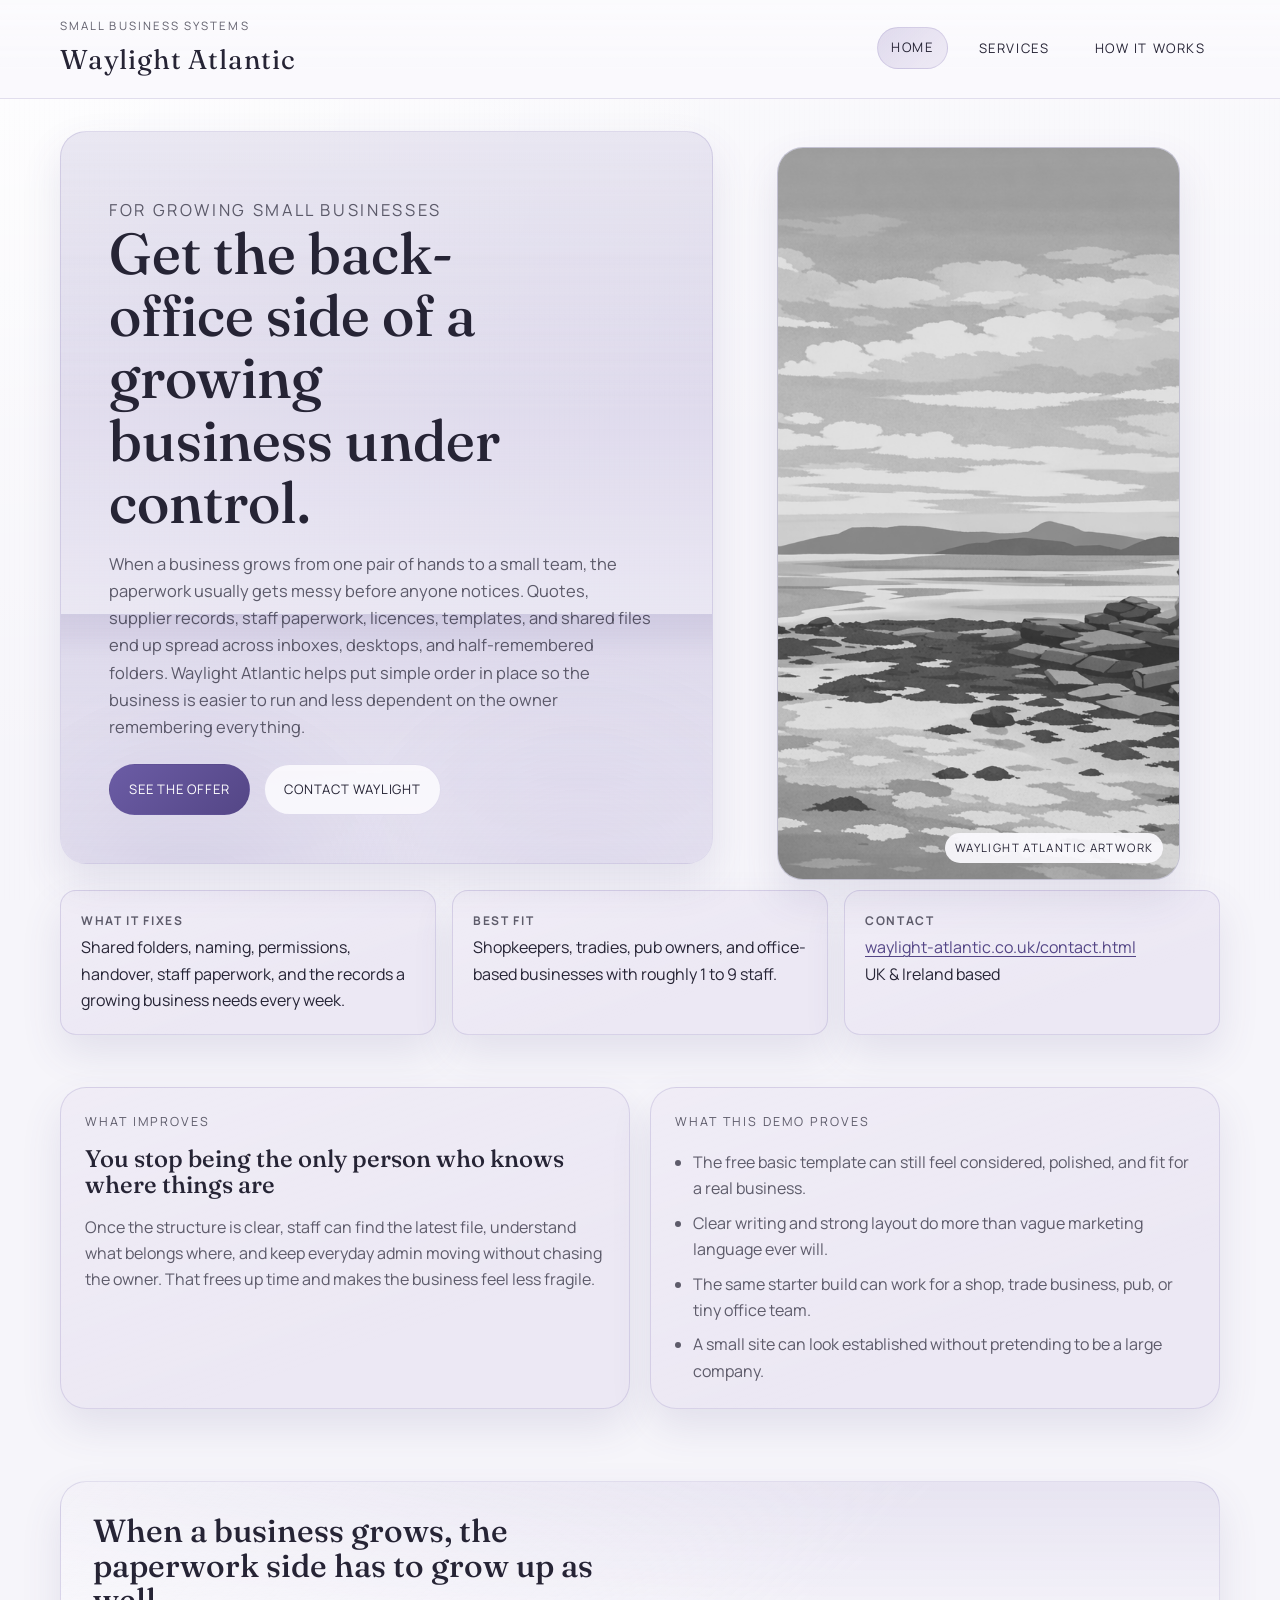
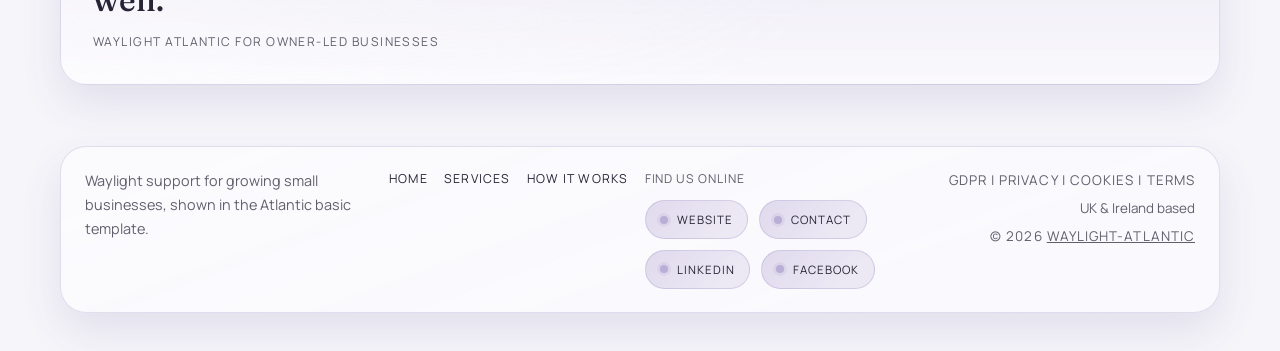
==== commit 6b1c603c: "Refresh generated pages for calm palette system" ====
--- a/index.html
+++ b/index.html
@@ -1,5 +1,5 @@
 <!doctype html>
-<html lang="en-GB" data-theme="atlantic" data-font="fraunces-manrope">
+<html lang="en-GB" data-theme="waylight-lavender-calm" data-font="fraunces-manrope">
 <head>
   <meta charset="utf-8">
   <meta name="viewport" content="width=device-width, initial-scale=1">
--- a/assets/style.css
+++ b/assets/style.css
@@ -1,22 +1,27 @@
 :root {
-  --border-soft: rgba(29, 63, 145, 0.2);
+  --scheme-name: "Waylight Lavender Calm";
+  --page-bg: #f6f5fa;
+  --surface: #ece8f4;
+  --surface-strong: rgba(250, 249, 253, 0.94);
+  --text: #262435;
+  --muted: rgba(38, 36, 53, 0.72);
+  --brand: #6b5ca5;
+  --brand-strong: #544686;
+  --accent: #b8aed6;
+  --accent-strong: #544686;
+  --accent-soft: rgba(184, 174, 214, 0.24);
+  --border-soft: rgba(107, 92, 165, 0.18);
   --grain-a: rgba(255, 255, 255, 0.12);
-  --grain-b: rgba(21, 34, 51, 0.05);
-  --scheme-name: "Blue";
-  --page-bg: #edf4ff;
-  --surface: rgba(248, 251, 255, 0.84);
-  --surface-strong: rgba(251, 253, 255, 0.94);
-  --text: #162033;
-  --muted: rgba(22, 32, 51, 0.72);
-  --hero-sky: linear-gradient(180deg, rgba(97, 145, 235, 0.78), rgba(111, 203, 255, 0.58) 42%, rgba(247, 231, 198, 0.82));
-  --hero-ground: linear-gradient(180deg, rgba(41, 84, 181, 0.16), rgba(33, 103, 176, 0.3));
-  --accent: #2563eb;
-  --accent-strong: #1d3f91;
-  --accent-soft: rgba(37, 99, 235, 0.16);
+  --grain-b: rgba(107, 92, 165, 0.05);
+  --hero-sky: linear-gradient(180deg, rgba(107, 92, 165, 0.28), rgba(184, 174, 214, 0.34) 42%, rgba(246, 245, 250, 0.98));
+  --hero-ground: linear-gradient(180deg, rgba(107, 92, 165, 0.1), rgba(184, 174, 214, 0.26));
   --button-text: #ffffff;
-  --card-shadow: 0 16px 38px rgba(29, 63, 145, 0.12);
-  --page-glow: rgba(255, 255, 255, 0.7);
+  --card-shadow: 0 18px 40px rgba(84, 70, 134, 0.12);
+  --page-glow: rgba(255, 255, 255, 0.76);
   --page-sheen: rgba(255, 255, 255, 0.5);
+  --scene-a: rgba(107, 92, 165, 0.14);
+  --scene-b: rgba(184, 174, 214, 0.18);
+  --scene-c: rgba(84, 70, 134, 0.1);
   --radius: 26px;
   --radius-sm: 16px;
   --max-width: 1160px;
@@ -54,141 +59,206 @@
   --sans: "Roboto", "Segoe UI", sans-serif;
 }
 
-:root[data-theme="atlantic"] {
-  --scheme-name: "Atlantic";
-}
-
-:root[data-theme="red"] {
-  --scheme-name: "Red";
-  --page-bg: #fbefee;
-  --surface: rgba(255, 249, 248, 0.86);
-  --surface-strong: rgba(255, 252, 251, 0.95);
-  --text: #341918;
-  --muted: rgba(52, 25, 24, 0.72);
-  --hero-sky: linear-gradient(180deg, rgba(214, 76, 63, 0.8), rgba(243, 143, 117, 0.56) 44%, rgba(248, 224, 178, 0.8));
-  --hero-ground: linear-gradient(180deg, rgba(150, 39, 34, 0.14), rgba(198, 61, 47, 0.28));
-  --accent: #c63d2f;
-  --accent-strong: #8f231e;
-  --accent-soft: rgba(198, 61, 47, 0.16);
-  --button-text: #ffffff;
-  --card-shadow: 0 16px 38px rgba(143, 35, 30, 0.12);
-}
-
-:root[data-theme="yellow"] {
-  --scheme-name: "Yellow";
-  --page-bg: #fdf7dd;
-  --surface: rgba(255, 252, 241, 0.86);
-  --surface-strong: rgba(255, 253, 245, 0.95);
-  --text: #34280b;
-  --muted: rgba(52, 40, 11, 0.72);
-  --hero-sky: linear-gradient(180deg, rgba(247, 204, 70, 0.84), rgba(255, 232, 142, 0.6) 42%, rgba(255, 250, 222, 0.86));
-  --hero-ground: linear-gradient(180deg, rgba(150, 109, 18, 0.12), rgba(198, 146, 20, 0.28));
-  --accent: #c69214;
-  --accent-strong: #7a5b0a;
-  --accent-soft: rgba(198, 146, 20, 0.18);
-  --button-text: #fffdf6;
-  --card-shadow: 0 16px 38px rgba(122, 91, 10, 0.12);
-}
-
-:root[data-theme="pink"] {
-  --scheme-name: "Pink";
-  --page-bg: #fbeef5;
-  --surface: rgba(255, 248, 252, 0.86);
-  --surface-strong: rgba(255, 251, 253, 0.95);
-  --text: #351927;
-  --muted: rgba(53, 25, 39, 0.72);
-  --hero-sky: linear-gradient(180deg, rgba(222, 105, 161, 0.78), rgba(247, 176, 205, 0.56) 42%, rgba(255, 238, 231, 0.86));
-  --hero-ground: linear-gradient(180deg, rgba(141, 43, 96, 0.12), rgba(198, 77, 138, 0.28));
-  --accent: #c64d8a;
-  --accent-strong: #8d2b60;
-  --accent-soft: rgba(198, 77, 138, 0.16);
-  --button-text: #ffffff;
-  --card-shadow: 0 16px 38px rgba(141, 43, 96, 0.12);
-}
-
-:root[data-theme="green"] {
-  --scheme-name: "Green";
-  --page-bg: #edf6ee;
-  --surface: rgba(247, 252, 248, 0.86);
-  --surface-strong: rgba(250, 254, 251, 0.95);
-  --text: #182b1e;
-  --muted: rgba(24, 43, 30, 0.72);
-  --hero-sky: linear-gradient(180deg, rgba(70, 161, 97, 0.78), rgba(155, 214, 151, 0.58) 42%, rgba(239, 245, 205, 0.84));
-  --hero-ground: linear-gradient(180deg, rgba(31, 82, 48, 0.12), rgba(47, 122, 69, 0.28));
-  --accent: #2f7a45;
-  --accent-strong: #1f5230;
-  --accent-soft: rgba(47, 122, 69, 0.16);
-  --button-text: #ffffff;
-  --card-shadow: 0 16px 38px rgba(31, 82, 48, 0.12);
-}
-
-:root[data-theme="purple"] {
-  --scheme-name: "Purple";
-  --page-bg: #f1edfb;
-  --surface: rgba(250, 248, 255, 0.86);
-  --surface-strong: rgba(252, 251, 255, 0.95);
-  --text: #261a3e;
-  --muted: rgba(38, 26, 62, 0.72);
-  --hero-sky: linear-gradient(180deg, rgba(123, 80, 201, 0.8), rgba(184, 152, 235, 0.58) 42%, rgba(240, 225, 252, 0.86));
-  --hero-ground: linear-gradient(180deg, rgba(85, 48, 143, 0.12), rgba(123, 80, 201, 0.28));
-  --accent: #7b50c9;
-  --accent-strong: #55308f;
-  --accent-soft: rgba(123, 80, 201, 0.16);
-  --button-text: #ffffff;
-  --card-shadow: 0 16px 38px rgba(85, 48, 143, 0.12);
-}
-
-:root[data-theme="orange"] {
-  --scheme-name: "Orange";
-  --page-bg: #fcf0e4;
-  --surface: rgba(255, 249, 243, 0.86);
-  --surface-strong: rgba(255, 252, 248, 0.95);
-  --text: #382111;
-  --muted: rgba(56, 33, 17, 0.72);
-  --hero-sky: linear-gradient(180deg, rgba(222, 124, 54, 0.82), rgba(248, 185, 113, 0.58) 42%, rgba(255, 233, 195, 0.86));
-  --hero-ground: linear-gradient(180deg, rgba(149, 65, 17, 0.12), rgba(213, 106, 24, 0.28));
-  --accent: #d56a18;
-  --accent-strong: #954111;
-  --accent-soft: rgba(213, 106, 24, 0.16);
-  --button-text: #ffffff;
-  --card-shadow: 0 16px 38px rgba(149, 65, 17, 0.12);
-}
-
-:root[data-theme="cream"] {
-  --scheme-name: "Cream";
-  --page-bg: #f4efe4;
-  --surface: rgba(255, 251, 245, 0.84);
-  --surface-strong: rgba(255, 252, 247, 0.96);
-  --text: #2a2b31;
-  --muted: rgba(42, 43, 49, 0.72);
-  --hero-sky: linear-gradient(180deg, rgba(230, 215, 181, 0.84), rgba(189, 172, 140, 0.54) 42%, rgba(255, 248, 232, 0.8));
-  --hero-ground: linear-gradient(180deg, rgba(91, 73, 49, 0.12), rgba(139, 110, 67, 0.22));
-  --accent: #8b6e43;
-  --accent-strong: #5b4931;
-  --accent-soft: rgba(230, 215, 181, 0.58);
-  --button-text: #fffaf3;
-  --card-shadow: 0 16px 38px rgba(91, 73, 49, 0.12);
-}
-
-:root[data-theme="black"] {
-  --border-soft: rgba(255, 255, 255, 0.12);
-  --grain-a: rgba(255, 255, 255, 0.08);
-  --grain-b: rgba(255, 255, 255, 0.03);
-  --scheme-name: "Black";
-  --page-bg: #0f1115;
-  --surface: rgba(28, 31, 38, 0.88);
-  --surface-strong: rgba(19, 21, 27, 0.96);
-  --text: #f4f4f2;
-  --muted: rgba(244, 244, 242, 0.74);
-  --hero-sky: linear-gradient(180deg, rgba(34, 40, 54, 0.94), rgba(21, 24, 30, 0.92) 42%, rgba(46, 52, 64, 0.96));
-  --hero-ground: linear-gradient(180deg, rgba(255, 255, 255, 0.02), rgba(255, 255, 255, 0.08));
-  --accent: #ffffff;
-  --accent-strong: #ffffff;
-  --accent-soft: rgba(255, 255, 255, 0.12);
-  --button-text: #0f1115;
-  --card-shadow: 0 16px 38px rgba(0, 0, 0, 0.32);
-  --page-glow: rgba(255, 255, 255, 0.04);
-  --page-sheen: rgba(255, 255, 255, 0.06);
+:root[data-theme="waylight-lavender-calm"] {
+  --scheme-name: "Waylight Lavender Calm";
+}
+
+:root[data-theme="deep-navy-warm-stone"] {
+  --scheme-name: "Deep Navy & Warm Stone";
+  --page-bg: #f4f2ee;
+  --surface: #e7e2dc;
+  --surface-strong: rgba(249, 247, 243, 0.95);
+  --text: #232a36;
+  --muted: rgba(35, 42, 54, 0.72);
+  --brand: #1f2a44;
+  --brand-strong: #182033;
+  --accent: #c7b9a5;
+  --accent-strong: #182033;
+  --accent-soft: rgba(199, 185, 165, 0.26);
+  --border-soft: rgba(31, 42, 68, 0.18);
+  --grain-b: rgba(31, 42, 68, 0.05);
+  --hero-sky: linear-gradient(180deg, rgba(31, 42, 68, 0.26), rgba(199, 185, 165, 0.26) 42%, rgba(244, 242, 238, 0.98));
+  --hero-ground: linear-gradient(180deg, rgba(31, 42, 68, 0.12), rgba(199, 185, 165, 0.24));
+  --card-shadow: 0 18px 40px rgba(24, 32, 51, 0.12);
+  --scene-a: rgba(31, 42, 68, 0.14);
+  --scene-b: rgba(199, 185, 165, 0.18);
+  --scene-c: rgba(24, 32, 51, 0.1);
+}
+
+:root[data-theme="forest-linen"] {
+  --scheme-name: "Forest & Linen";
+  --page-bg: #f5f4f0;
+  --surface: #e8ebe4;
+  --surface-strong: rgba(249, 248, 244, 0.95);
+  --text: #233025;
+  --muted: rgba(35, 48, 37, 0.72);
+  --brand: #2f4f3e;
+  --brand-strong: #243d30;
+  --accent: #a7b7a2;
+  --accent-strong: #243d30;
+  --accent-soft: rgba(167, 183, 162, 0.28);
+  --border-soft: rgba(47, 79, 62, 0.18);
+  --grain-b: rgba(47, 79, 62, 0.05);
+  --hero-sky: linear-gradient(180deg, rgba(47, 79, 62, 0.24), rgba(167, 183, 162, 0.3) 42%, rgba(245, 244, 240, 0.98));
+  --hero-ground: linear-gradient(180deg, rgba(47, 79, 62, 0.11), rgba(167, 183, 162, 0.24));
+  --card-shadow: 0 18px 40px rgba(36, 61, 48, 0.12);
+  --scene-a: rgba(47, 79, 62, 0.14);
+  --scene-b: rgba(167, 183, 162, 0.2);
+  --scene-c: rgba(36, 61, 48, 0.1);
+}
+
+:root[data-theme="oxford-blue-mist"] {
+  --scheme-name: "Oxford Blue & Mist";
+  --page-bg: #eef2f6;
+  --surface: #e1e8f0;
+  --surface-strong: rgba(244, 247, 250, 0.95);
+  --text: #223046;
+  --muted: rgba(34, 48, 70, 0.72);
+  --brand: #23395b;
+  --brand-strong: #1a2c47;
+  --accent: #9fb3c8;
+  --accent-strong: #1a2c47;
+  --accent-soft: rgba(159, 179, 200, 0.26);
+  --border-soft: rgba(35, 57, 91, 0.18);
+  --grain-b: rgba(35, 57, 91, 0.05);
+  --hero-sky: linear-gradient(180deg, rgba(35, 57, 91, 0.24), rgba(159, 179, 200, 0.28) 42%, rgba(238, 242, 246, 0.98));
+  --hero-ground: linear-gradient(180deg, rgba(35, 57, 91, 0.11), rgba(159, 179, 200, 0.22));
+  --card-shadow: 0 18px 40px rgba(26, 44, 71, 0.12);
+  --scene-a: rgba(35, 57, 91, 0.14);
+  --scene-b: rgba(159, 179, 200, 0.18);
+  --scene-c: rgba(26, 44, 71, 0.1);
+}
+
+:root[data-theme="burgundy-parchment"] {
+  --scheme-name: "Burgundy & Parchment";
+  --page-bg: #f6f1eb;
+  --surface: #eee5e0;
+  --surface-strong: rgba(250, 246, 241, 0.95);
+  --text: #382626;
+  --muted: rgba(56, 38, 38, 0.72);
+  --brand: #6c2e2e;
+  --brand-strong: #522222;
+  --accent: #bfa5a0;
+  --accent-strong: #522222;
+  --accent-soft: rgba(191, 165, 160, 0.26);
+  --border-soft: rgba(108, 46, 46, 0.18);
+  --grain-b: rgba(108, 46, 46, 0.05);
+  --hero-sky: linear-gradient(180deg, rgba(108, 46, 46, 0.24), rgba(191, 165, 160, 0.28) 42%, rgba(246, 241, 235, 0.98));
+  --hero-ground: linear-gradient(180deg, rgba(108, 46, 46, 0.11), rgba(191, 165, 160, 0.22));
+  --card-shadow: 0 18px 40px rgba(82, 34, 34, 0.12);
+  --scene-a: rgba(108, 46, 46, 0.14);
+  --scene-b: rgba(191, 165, 160, 0.18);
+  --scene-c: rgba(82, 34, 34, 0.1);
+}
+
+:root[data-theme="slate-soft-sky"] {
+  --scheme-name: "Slate & Soft Sky";
+  --page-bg: #f7f9fb;
+  --surface: #e7edf3;
+  --surface-strong: rgba(250, 251, 252, 0.95);
+  --text: #293241;
+  --muted: rgba(41, 50, 65, 0.72);
+  --brand: #2d3748;
+  --brand-strong: #212936;
+  --accent: #a9c0d6;
+  --accent-strong: #212936;
+  --accent-soft: rgba(169, 192, 214, 0.26);
+  --border-soft: rgba(45, 55, 72, 0.18);
+  --grain-b: rgba(45, 55, 72, 0.05);
+  --hero-sky: linear-gradient(180deg, rgba(45, 55, 72, 0.22), rgba(169, 192, 214, 0.28) 42%, rgba(247, 249, 251, 0.98));
+  --hero-ground: linear-gradient(180deg, rgba(45, 55, 72, 0.11), rgba(169, 192, 214, 0.22));
+  --card-shadow: 0 18px 40px rgba(33, 41, 54, 0.12);
+  --scene-a: rgba(45, 55, 72, 0.14);
+  --scene-b: rgba(169, 192, 214, 0.18);
+  --scene-c: rgba(33, 41, 54, 0.1);
+}
+
+:root[data-theme="midnight-green-sand"] {
+  --scheme-name: "Midnight Green & Sand";
+  --page-bg: #f3f1ec;
+  --surface: #e6e3dc;
+  --surface-strong: rgba(248, 246, 241, 0.95);
+  --text: #233131;
+  --muted: rgba(35, 49, 49, 0.72);
+  --brand: #1e3a3a;
+  --brand-strong: #152a2a;
+  --accent: #c4bfaf;
+  --accent-strong: #152a2a;
+  --accent-soft: rgba(196, 191, 175, 0.28);
+  --border-soft: rgba(30, 58, 58, 0.18);
+  --grain-b: rgba(30, 58, 58, 0.05);
+  --hero-sky: linear-gradient(180deg, rgba(30, 58, 58, 0.24), rgba(196, 191, 175, 0.28) 42%, rgba(243, 241, 236, 0.98));
+  --hero-ground: linear-gradient(180deg, rgba(30, 58, 58, 0.12), rgba(196, 191, 175, 0.22));
+  --card-shadow: 0 18px 40px rgba(21, 42, 42, 0.12);
+  --scene-a: rgba(30, 58, 58, 0.14);
+  --scene-b: rgba(196, 191, 175, 0.18);
+  --scene-c: rgba(21, 42, 42, 0.1);
+}
+
+:root[data-theme="charcoal-lavender-mist"] {
+  --scheme-name: "Charcoal & Lavender Mist";
+  --page-bg: #f5f3fa;
+  --surface: #e8e5f1;
+  --surface-strong: rgba(248, 246, 252, 0.95);
+  --text: #2d2c34;
+  --muted: rgba(45, 44, 52, 0.72);
+  --brand: #2f2f35;
+  --brand-strong: #222228;
+  --accent: #9c8cc4;
+  --accent-strong: #222228;
+  --accent-soft: rgba(156, 140, 196, 0.28);
+  --border-soft: rgba(47, 47, 53, 0.18);
+  --grain-b: rgba(47, 47, 53, 0.05);
+  --hero-sky: linear-gradient(180deg, rgba(47, 47, 53, 0.2), rgba(156, 140, 196, 0.28) 42%, rgba(245, 243, 250, 0.98));
+  --hero-ground: linear-gradient(180deg, rgba(47, 47, 53, 0.1), rgba(156, 140, 196, 0.22));
+  --card-shadow: 0 18px 40px rgba(34, 34, 40, 0.12);
+  --scene-a: rgba(47, 47, 53, 0.14);
+  --scene-b: rgba(156, 140, 196, 0.18);
+  --scene-c: rgba(34, 34, 40, 0.1);
+}
+
+:root[data-theme="indigo-pearl"] {
+  --scheme-name: "Indigo & Pearl";
+  --page-bg: #f5f7fb;
+  --surface: #e8ecf7;
+  --surface-strong: rgba(248, 250, 253, 0.95);
+  --text: #283153;
+  --muted: rgba(40, 49, 83, 0.72);
+  --brand: #3a4a8a;
+  --brand-strong: #2c396a;
+  --accent: #b6c1e3;
+  --accent-strong: #2c396a;
+  --accent-soft: rgba(182, 193, 227, 0.28);
+  --border-soft: rgba(58, 74, 138, 0.18);
+  --grain-b: rgba(58, 74, 138, 0.05);
+  --hero-sky: linear-gradient(180deg, rgba(58, 74, 138, 0.24), rgba(182, 193, 227, 0.3) 42%, rgba(245, 247, 251, 0.98));
+  --hero-ground: linear-gradient(180deg, rgba(58, 74, 138, 0.11), rgba(182, 193, 227, 0.24));
+  --card-shadow: 0 18px 40px rgba(44, 57, 106, 0.12);
+  --scene-a: rgba(58, 74, 138, 0.14);
+  --scene-b: rgba(182, 193, 227, 0.2);
+  --scene-c: rgba(44, 57, 106, 0.1);
+}
+
+:root[data-theme="soft-teal-warm-grey"] {
+  --scheme-name: "Soft Teal & Warm Grey";
+  --page-bg: #f3f5f4;
+  --surface: #e4ecea;
+  --surface-strong: rgba(248, 250, 249, 0.95);
+  --text: #264144;
+  --muted: rgba(38, 65, 68, 0.72);
+  --brand: #2f6f73;
+  --brand-strong: #24595d;
+  --accent: #9fb8b8;
+  --accent-strong: #24595d;
+  --accent-soft: rgba(159, 184, 184, 0.28);
+  --border-soft: rgba(47, 111, 115, 0.18);
+  --grain-b: rgba(47, 111, 115, 0.05);
+  --hero-sky: linear-gradient(180deg, rgba(47, 111, 115, 0.22), rgba(159, 184, 184, 0.3) 42%, rgba(243, 245, 244, 0.98));
+  --hero-ground: linear-gradient(180deg, rgba(47, 111, 115, 0.11), rgba(159, 184, 184, 0.22));
+  --card-shadow: 0 18px 40px rgba(36, 89, 93, 0.12);
+  --scene-a: rgba(47, 111, 115, 0.14);
+  --scene-b: rgba(159, 184, 184, 0.18);
+  --scene-c: rgba(36, 89, 93, 0.1);
 }
 
 * {
@@ -246,7 +316,9 @@
   top: 0;
   z-index: 20;
   backdrop-filter: blur(16px);
-  background: var(--surface-strong);
+  background:
+    linear-gradient(180deg, rgba(255, 255, 255, 0.32), transparent 76%),
+    var(--surface-strong);
   border-bottom: 1px solid var(--border-soft);
 }
 
@@ -297,21 +369,29 @@
   font-size: 0.82rem;
   letter-spacing: 0.12em;
   text-transform: uppercase;
-  padding-bottom: 0.2rem;
-  border-bottom: 1px solid transparent;
+  padding: 0.55rem 0.85rem;
+  border: 1px solid transparent;
+  border-radius: 999px;
+  transition: border-color 0.18s ease, background 0.18s ease, transform 0.18s ease;
 }
 
 .site-nav a:hover,
 .site-nav a:focus-visible,
 .site-nav a[aria-current="page"] {
-  border-color: var(--accent);
+  border-color: var(--border-soft);
+  background:
+    linear-gradient(135deg, var(--accent-soft), transparent 82%),
+    var(--surface);
+  transform: translateY(-1px);
 }
 
 .theme-toggle {
   border: 1px solid var(--border-soft);
   border-radius: 999px;
   padding: 0.65rem 0.95rem;
-  background: var(--surface-strong);
+  background:
+    linear-gradient(135deg, var(--accent-soft), transparent 84%),
+    var(--surface-strong);
   cursor: pointer;
   text-transform: uppercase;
   letter-spacing: 0.08em;
@@ -360,9 +440,9 @@
   bottom: 0;
   height: 34%;
   background:
-    radial-gradient(circle at 20% 120%, rgba(47, 78, 115, 0.18), transparent 40%),
-    radial-gradient(circle at 80% 120%, rgba(108, 139, 92, 0.2), transparent 44%),
-    linear-gradient(180deg, rgba(47, 78, 115, 0.12), transparent 18%),
+    radial-gradient(circle at 20% 120%, var(--scene-a), transparent 40%),
+    radial-gradient(circle at 80% 120%, var(--scene-b), transparent 44%),
+    linear-gradient(180deg, var(--scene-c), transparent 18%),
     var(--hero-ground);
 }
 
@@ -424,12 +504,12 @@
 }
 
 .button-link--primary {
-  background: var(--accent-strong);
+  background: linear-gradient(135deg, var(--brand), var(--accent-strong));
   color: var(--button-text);
 }
 
 .button-link--secondary {
-  background: var(--surface);
+  background: var(--surface-strong);
   color: var(--text);
   border-color: var(--border-soft);
 }
@@ -469,7 +549,9 @@
   padding: 1.25rem;
   border-radius: var(--radius-sm);
   border: 1px solid var(--border-soft);
-  background: var(--surface);
+  background:
+    linear-gradient(160deg, rgba(255, 255, 255, 0.22), transparent 68%),
+    var(--surface);
   box-shadow: var(--card-shadow);
 }
 
@@ -492,7 +574,9 @@
 .section-card {
   padding: 1.5rem;
   border-radius: var(--radius);
-  background: var(--surface);
+  background:
+    linear-gradient(160deg, rgba(255, 255, 255, 0.2), transparent 70%),
+    var(--surface);
 }
 
 .section-card p,
@@ -547,7 +631,9 @@
   gap: 0.9rem 1rem;
   padding: 1.4rem 1.5rem;
   border-radius: var(--radius);
-  background: var(--surface-strong);
+  background:
+    linear-gradient(160deg, rgba(255, 255, 255, 0.28), transparent 78%),
+    var(--surface-strong);
 }
 
 .site-footer__panel p {
